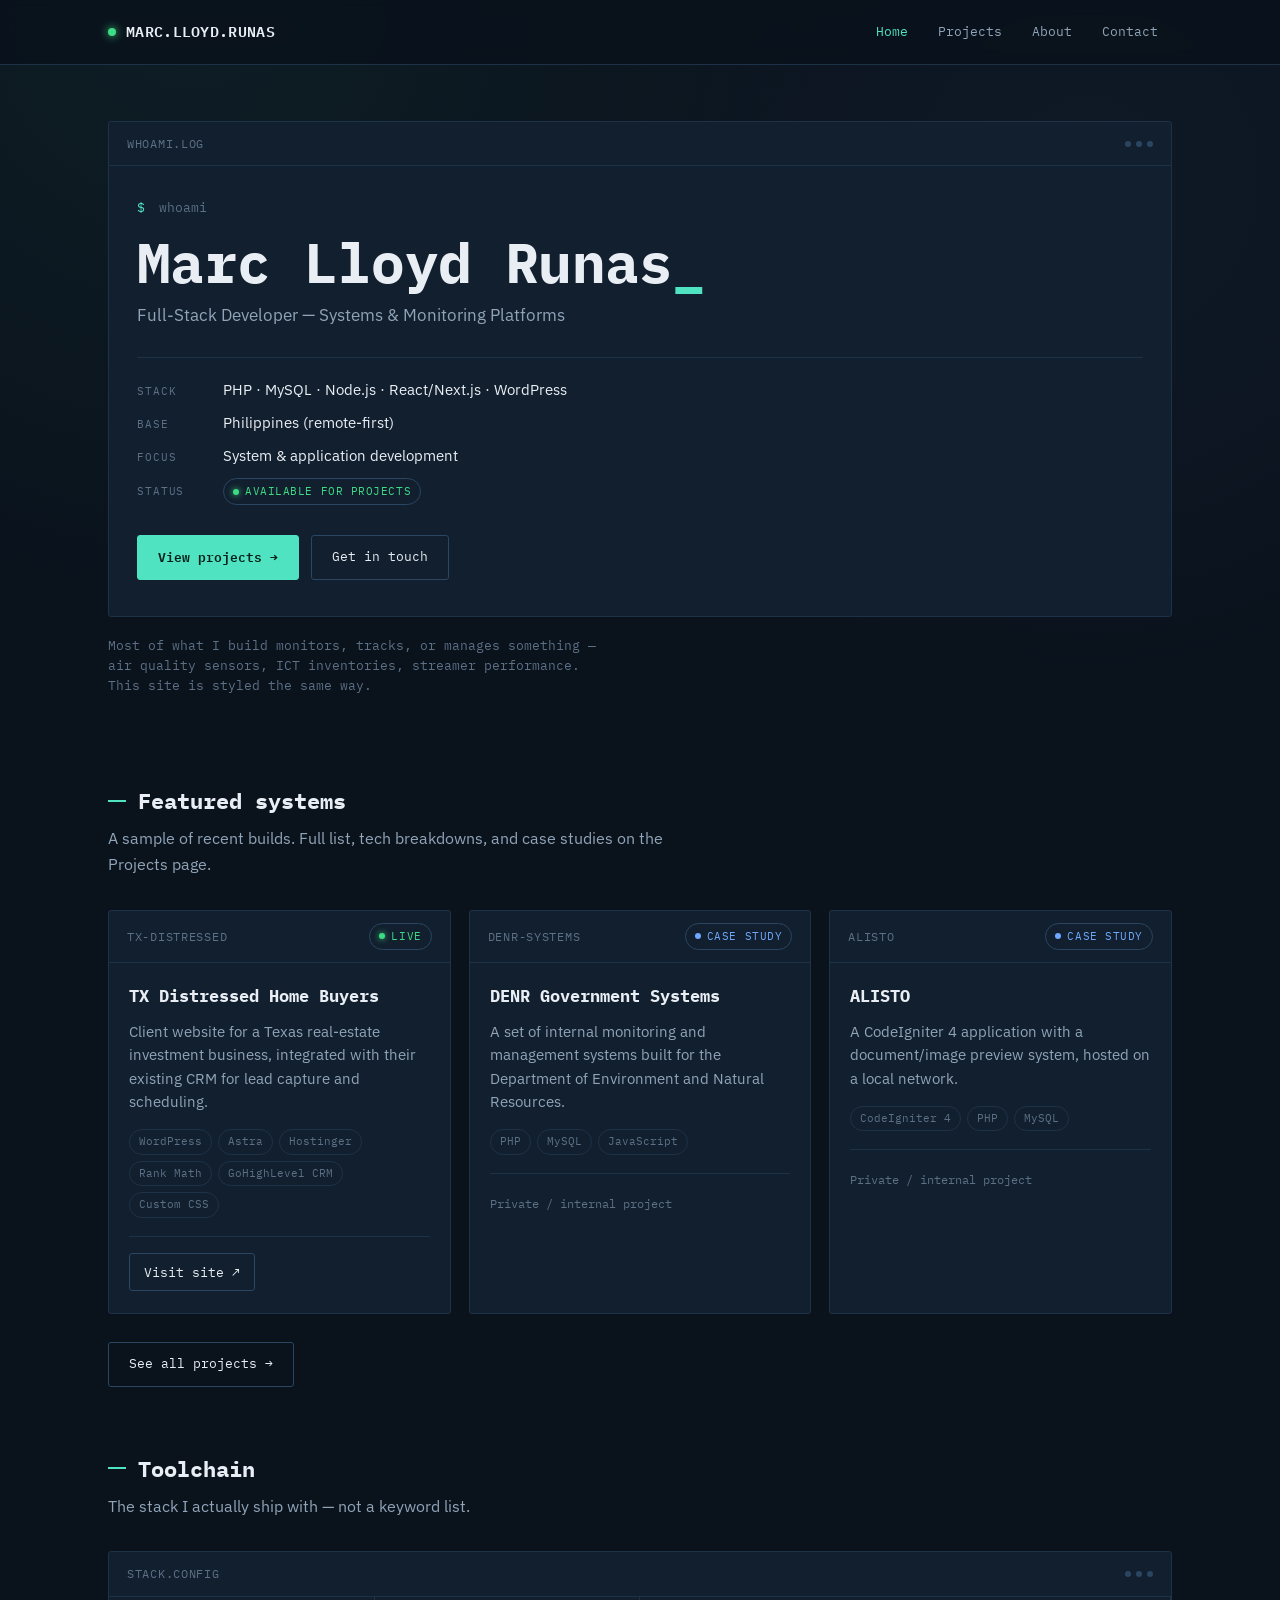
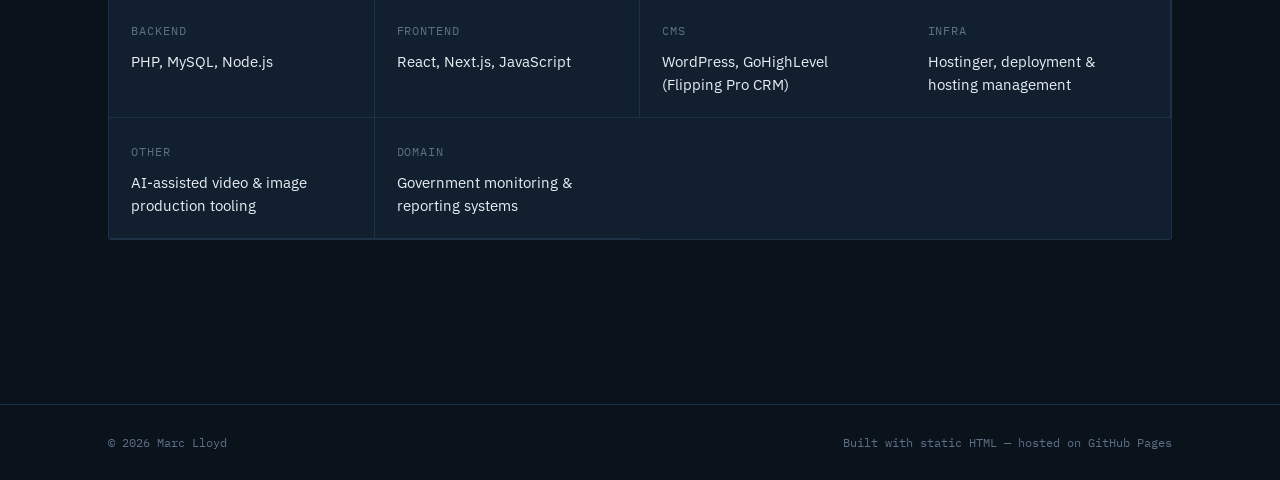
==== index.html @ 8b750866 "updated css" ====
<!doctype html>
<html lang="en">
<head>
<meta charset="UTF-8">
<meta name="viewport" content="width=device-width, initial-scale=1.0">
<title>Marc Lloyd — Full-Stack Systems Developer</title>
<meta name="description" content="Marc Lloyd builds monitoring, CRM, and management systems with PHP, MySQL, Node.js, React, and WordPress.">
<link rel="preconnect" href="https://fonts.googleapis.com">
<link href="https://fonts.googleapis.com/css2?family=IBM+Plex+Mono:wght@400;500;600;700&family=IBM+Plex+Sans:wght@400;500;600;700&display=swap" rel="stylesheet">
<link rel="stylesheet" href="assets/css/style.css">
<link rel="stylesheet" href="assets/css/home.css">
<link rel="stylesheet" href="assets/css/projects.css">
</head>
<body>

<header class="topbar">
  <div class="wrap">
    <a href="index.html" class="brand"><span class="dot"></span>MARC.LLOYD.RUNAS</a>
    <nav class="navlinks" id="navlinks">
      <a href="index.html" class="active">Home</a>
      <a href="projects.html">Projects</a>
      <a href="about.html">About</a>
      <a href="contact.html">Contact</a>
    </nav>
    <button class="navtoggle" id="navtoggle" aria-expanded="false" aria-controls="navlinks">MENU</button>
  </div>
</header>

<main>

  <!-- ===================== HERO — boot / status readout ===================== -->
  <section class="hero">
    <div class="wrap">
      <div class="panel bootpanel">
        <div class="panel-head">
          <span>whoami.log</span>
          <div class="dots"><span></span><span></span><span></span></div>
        </div>
        <div class="boot-body">
          <p class="boot-line"><span class="prompt">$</span> whoami</p>
          <h1>Marc Lloyd Runas</h1>
          <p class="role">Full-Stack Developer — Systems &amp; Monitoring Platforms</p>

          <div class="readout">
            <div class="row"><span class="k">STACK</span><span class="v">PHP · MySQL · Node.js · React/Next.js · WordPress</span></div>
            <div class="row"><span class="k">BASE</span><span class="v">Philippines (remote-first)</span></div>
            <div class="row"><span class="k">FOCUS</span><span class="v">System &amp; application development</span></div>
            <div class="row"><span class="k">STATUS</span><span class="v"><span class="status live">Available for projects</span></span></div>
          </div>

          <div class="hero-actions">
            <a href="projects.html" class="btn primary">View projects →</a>
            <a href="contact.html" class="btn">Get in touch</a>
          </div>
        </div>
      </div>

      <p class="hero-note">Most of what I build monitors, tracks, or manages something — air quality sensors, ICT inventories, streamer performance. This site is styled the same way.</p>
    </div>
  </section>

  <!-- ===================== FEATURED PROJECTS ===================== -->
  <section class="section">
    <div class="wrap">
      <div class="section-head">
        <h2>Featured systems</h2>
        <p>A sample of recent builds. Full list, tech breakdowns, and case studies on the Projects page.</p>
      </div>

      <div class="grid" id="featured-grid"></div>

      <div style="margin-top:28px;">
        <a href="projects.html" class="btn">See all projects →</a>
      </div>
    </div>
  </section>

  <!-- ===================== WHAT I WORK WITH ===================== -->
  <section class="section stack-section">
    <div class="wrap">
      <div class="section-head">
        <h2>Toolchain</h2>
        <p>The stack I actually ship with — not a keyword list.</p>
      </div>
      <div class="panel stackpanel">
        <div class="panel-head"><span>stack.config</span><div class="dots"><span></span><span></span><span></span></div></div>
        <div class="stack-grid">
          <div class="stack-group">
            <span class="tag">Backend</span>
            <p>PHP, MySQL, Node.js</p>
          </div>
          <div class="stack-group">
            <span class="tag">Frontend</span>
            <p>React, Next.js, JavaScript</p>
          </div>
          <div class="stack-group">
            <span class="tag">CMS</span>
            <p>WordPress, GoHighLevel (Flipping Pro CRM)</p>
          </div>
          <div class="stack-group">
            <span class="tag">Infra</span>
            <p>Hostinger, deployment &amp; hosting management</p>
          </div>
          <div class="stack-group">
            <span class="tag">Other</span>
            <p>AI-assisted video &amp; image production tooling</p>
          </div>
          <div class="stack-group">
            <span class="tag">Domain</span>
            <p>Government monitoring &amp; reporting systems</p>
          </div>
        </div>
      </div>
    </div>
  </section>

</main>

<footer>
  <div class="wrap">
    <span>© <span id="year"></span> Marc Lloyd</span>
    <span>Built with static HTML — hosted on GitHub Pages</span>
  </div>
</footer>

<script src="assets/js/projects-data.js"></script>
<script src="assets/js/main.js"></script>
</body>
</html>
---- assets/css/style.css ----
/* =========================================================
   MARC LLOYD — PORTFOLIO
   Design concept: full-stack developer whose real work is
   building monitoring/tracking systems (air & water quality,
   ICT equipment, streamer performance). The site borrows the
   visual language of an ops dashboard — status pills, log-style
   headers, panel modules — because that's the actual world
   this work comes from, not a decorative skin.
   ========================================================= */

:root{
  /* ---- color tokens ---- */
  --bg:            #0A121C;
  --bg-raised:     #0E1826;
  --panel:         #121F2E;
  --panel-hover:   #16283B;
  --border:        #1E3247;
  --border-bright: #2A4661;

  --text:          #E8EEF4;
  --text-muted:    #90A4B8;
  --text-faint:    #5C7086;

  --accent:        #4FE3C1;   /* cyan-teal — primary signal */
  --accent-dim:    #2A6B5E;
  --status-live:   #3DDC84;   /* green  */
  --status-dev:    #F5A623;   /* amber  */
  --status-case:   #6EA8FE;   /* blue   */
  --status-off:    #F2545B;   /* red    */

  /* ---- type ---- */
  --font-mono: 'IBM Plex Mono', ui-monospace, 'SF Mono', monospace;
  --font-sans: 'IBM Plex Sans', -apple-system, sans-serif;

  /* ---- layout ---- */
  --maxw: 1120px;
  --radius: 3px;
}

*{ box-sizing: border-box; margin: 0; padding: 0; }

html{ scroll-behavior: smooth; }

body{
  background: var(--bg);
  background-image:
    radial-gradient(circle at 15% 0%, rgba(79,227,193,0.06), transparent 45%),
    radial-gradient(circle at 85% 20%, rgba(110,168,254,0.05), transparent 40%);
  background-attachment: fixed;
  color: var(--text);
  font-family: var(--font-sans);
  font-size: 16px;
  line-height: 1.6;
  min-height: 100vh;
}

@media (prefers-reduced-motion: reduce){
  html{ scroll-behavior: auto; }
  *{ animation-duration: 0.01ms !important; transition-duration: 0.01ms !important; }
}

a{ color: inherit; text-decoration: none; }

.wrap{ max-width: var(--maxw); margin: 0 auto; padding: 0 28px; }

/* ---- monospace label / eyebrow ---- */
.tag{
  font-family: var(--font-mono);
  font-size: 12px;
  letter-spacing: 0.08em;
  text-transform: uppercase;
  color: var(--text-faint);
}

/* =========================================================
   NAV — system title bar
   ========================================================= */
.topbar{
  border-bottom: 1px solid var(--border);
  background: rgba(10,18,28,0.85);
  backdrop-filter: blur(8px);
  position: sticky;
  top: 0;
  z-index: 50;
}
.topbar .wrap{
  display: flex;
  align-items: center;
  justify-content: space-between;
  height: 64px;
}
.brand{
  font-family: var(--font-mono);
  font-size: 15px;
  font-weight: 600;
  letter-spacing: 0.02em;
  color: var(--text);
  display: flex;
  align-items: center;
  gap: 10px;
}
.brand .dot{
  width: 8px; height: 8px; border-radius: 50%;
  background: var(--status-live);
  box-shadow: 0 0 8px var(--status-live);
  flex-shrink: 0;
}
.navlinks{ display: flex; gap: 2px; }
.navlinks a{
  font-family: var(--font-mono);
  font-size: 13px;
  color: var(--text-muted);
  padding: 8px 14px;
  border-radius: var(--radius);
  transition: color 0.15s ease, background 0.15s ease;
}
.navlinks a:hover{ color: var(--text); background: var(--panel-hover); }
.navlinks a.active{ color: var(--accent); }
.navlinks a:focus-visible, a:focus-visible, button:focus-visible{
  outline: 2px solid var(--accent);
  outline-offset: 2px;
}
.navtoggle{ display: none; }

@media (max-width: 720px){
  .navlinks{
    position: fixed; inset: 64px 0 0 0; height: calc(100vh - 64px);
    flex-direction: column; background: var(--bg-raised);
    padding: 20px 28px; gap: 4px;
    transform: translateX(100%);
    transition: transform 0.25s ease;
  }
  .navlinks.open{ transform: translateX(0); }
  .navlinks a{ font-size: 15px; padding: 14px 10px; border-bottom: 1px solid var(--border); }
  .navtoggle{
    display: block; background: none; border: 1px solid var(--border);
    color: var(--text); font-family: var(--font-mono); font-size: 13px;
    padding: 8px 12px; border-radius: var(--radius); cursor: pointer;
  }
}

/* =========================================================
   PANEL — the recurring module unit (used everywhere)
   ========================================================= */
.panel{
  background: var(--panel);
  border: 1px solid var(--border);
  border-radius: var(--radius);
}
.panel-head{
  display: flex; align-items: center; justify-content: space-between;
  padding: 12px 18px;
  border-bottom: 1px solid var(--border);
  font-family: var(--font-mono);
  font-size: 12px;
  color: var(--text-faint);
  letter-spacing: 0.06em;
  text-transform: uppercase;
}
.panel-head .dots{ display: flex; gap: 5px; }
.panel-head .dots span{
  width: 6px; height: 6px; border-radius: 50%; background: var(--border-bright);
}

/* =========================================================
   STATUS PILL — signature element, reused for project state
   ========================================================= */
.status{
  display: inline-flex; align-items: center; gap: 6px;
  font-family: var(--font-mono);
  font-size: 11px;
  letter-spacing: 0.05em;
  text-transform: uppercase;
  padding: 4px 9px;
  border-radius: 20px;
  border: 1px solid var(--border-bright);
  white-space: nowrap;
}
.status::before{
  content: ''; width: 6px; height: 6px; border-radius: 50%;
  flex-shrink: 0;
}
.status.live{ color: var(--status-live); }
.status.live::before{ background: var(--status-live); box-shadow: 0 0 6px var(--status-live); }
.status.dev{ color: var(--status-dev); }
.status.dev::before{ background: var(--status-dev); box-shadow: 0 0 6px var(--status-dev); animation: pulse 1.6s infinite; }
.status.case{ color: var(--status-case); }
.status.case::before{ background: var(--status-case); }
.status.off{ color: var(--status-off); }
.status.off::before{ background: var(--status-off); }

@keyframes pulse{
  0%,100%{ opacity: 1; } 50%{ opacity: 0.35; }
}

/* =========================================================
   BUTTONS
   ========================================================= */
.btn{
  display: inline-flex; align-items: center; gap: 8px;
  font-family: var(--font-mono);
  font-size: 13px;
  padding: 11px 20px;
  border-radius: var(--radius);
  border: 1px solid var(--border-bright);
  color: var(--text);
  transition: border-color 0.15s ease, background 0.15s ease, transform 0.1s ease;
}
.btn:hover{ border-color: var(--accent); background: rgba(79,227,193,0.06); }
.btn.primary{ background: var(--accent); border-color: var(--accent); color: #06201A; font-weight: 600; }
.btn.primary:hover{ background: #6BEBD1; transform: translateY(-1px); }

/* =========================================================
   FOOTER
   ========================================================= */
footer{
  border-top: 1px solid var(--border);
  margin-top: 100px;
  padding: 28px 0;
}
footer .wrap{
  display: flex; justify-content: space-between; align-items: center;
  font-family: var(--font-mono); font-size: 12px; color: var(--text-faint);
  flex-wrap: wrap; gap: 10px;
}
footer a{ color: var(--text-muted); }
footer a:hover{ color: var(--accent); }

/* =========================================================
   UTILITY
   ========================================================= */
.section{ padding: 64px 0; }
.section-head{ margin-bottom: 32px; }
.section-head h2{
  font-family: var(--font-mono);
  font-size: 22px;
  color: var(--text);
  display: flex; align-items: center; gap: 12px;
}
.section-head h2::before{
  content: ''; width: 18px; height: 2px; background: var(--accent);
}
.section-head p{ color: var(--text-muted); margin-top: 8px; max-width: 60ch; }
---- assets/css/home.css ----
.hero{ padding: 56px 0 24px; }

.bootpanel{ overflow: hidden; }
.boot-body{ padding: 32px 28px 36px; }

.boot-line{
  font-family: var(--font-mono);
  font-size: 13px;
  color: var(--text-faint);
  margin-bottom: 14px;
}
.boot-line .prompt{ color: var(--accent); margin-right: 6px; }

.bootpanel h1{
  font-family: var(--font-mono);
  font-size: clamp(36px, 6vw, 56px);
  font-weight: 700;
  letter-spacing: -0.01em;
  color: var(--text);
  line-height: 1.05;
}
.bootpanel h1::after{
  content: '_';
  color: var(--accent);
  animation: blink 1.1s steps(1) infinite;
}
@keyframes blink{ 0%,49%{ opacity:1; } 50%,100%{ opacity:0; } }

.role{
  font-size: 17px;
  color: var(--text-muted);
  margin-top: 10px;
}

.readout{
  margin-top: 28px;
  border-top: 1px solid var(--border);
  padding-top: 20px;
  display: flex;
  flex-direction: column;
  gap: 10px;
}
.readout .row{ display: flex; gap: 16px; align-items: baseline; flex-wrap: wrap; }
.readout .k{
  font-family: var(--font-mono);
  font-size: 11px;
  color: var(--text-faint);
  letter-spacing: 0.08em;
  width: 70px;
  flex-shrink: 0;
}
.readout .v{ font-size: 14.5px; color: var(--text); }

.hero-actions{ display: flex; gap: 12px; margin-top: 30px; flex-wrap: wrap; }

.hero-note{
  font-family: var(--font-mono);
  font-size: 12.5px;
  color: var(--text-faint);
  margin-top: 18px;
  max-width: 62ch;
}

/* ---- featured project grid (shared card styles in projects.css) ---- */
.grid{
  display: grid;
  grid-template-columns: repeat(auto-fit, minmax(300px, 1fr));
  gap: 18px;
}

/* ---- stack section ---- */
.stack-section{ padding-top: 0; }
.stack-grid{
  display: grid;
  grid-template-columns: repeat(auto-fit, minmax(220px, 1fr));
}
.stack-group{
  padding: 20px 22px;
  border-right: 1px solid var(--border);
  border-bottom: 1px solid var(--border);
}
.stack-group:nth-child(3n){ border-right: none; }
.stack-group p{ margin-top: 8px; font-size: 14.5px; color: var(--text); }

@media (max-width: 720px){
  .stack-group{ border-right: none; }
}
---- assets/css/projects.css ----
.card{ display: flex; flex-direction: column; transition: border-color 0.15s ease, transform 0.15s ease; }
.card:hover{ border-color: var(--border-bright); }

.card-body{ padding: 20px 20px 22px; flex: 1; display: flex; flex-direction: column; }

.card h3{
  font-family: var(--font-mono);
  font-size: 17px;
  color: var(--text);
  margin-bottom: 10px;
}

.card-summary{ font-size: 14.5px; color: var(--text-muted); }

.card-detail{
  font-size: 14px;
  color: var(--text-muted);
  margin-top: 12px;
  padding-top: 12px;
  border-top: 1px solid var(--border);
  line-height: 1.65;
}

.stacktags{ display: flex; flex-wrap: wrap; gap: 6px; margin-top: 16px; }
.stacktag{
  font-family: var(--font-mono);
  font-size: 11px;
  color: var(--text-faint);
  border: 1px solid var(--border);
  border-radius: 20px;
  padding: 3px 9px;
}

.card-footer{ margin-top: 18px; padding-top: 16px; border-top: 1px solid var(--border); }
.card-link{ font-size: 12.5px; padding: 8px 14px; }
.card-link-disabled{
  font-family: var(--font-mono);
  font-size: 12px;
  color: var(--text-faint);
}

/* projects page intro */
.projects-intro{ padding: 56px 0 8px; }
.projects-intro .tag{ margin-bottom: 12px; display: block; }
.projects-intro h1{
  font-family: var(--font-mono);
  font-size: clamp(28px, 4vw, 38px);
  color: var(--text);
}
.projects-intro p{ color: var(--text-muted); margin-top: 12px; max-width: 66ch; }

.legend{
  display: flex; flex-wrap: wrap; gap: 10px 18px;
  margin-top: 24px; padding: 16px 18px;
  border: 1px solid var(--border);
  border-radius: var(--radius);
  background: var(--bg-raised);
}
.legend .status{ pointer-events: none; }

#projects-grid{
  display: grid;
  grid-template-columns: repeat(auto-fit, minmax(320px, 1fr));
  gap: 18px;
  padding: 40px 0 80px;
}
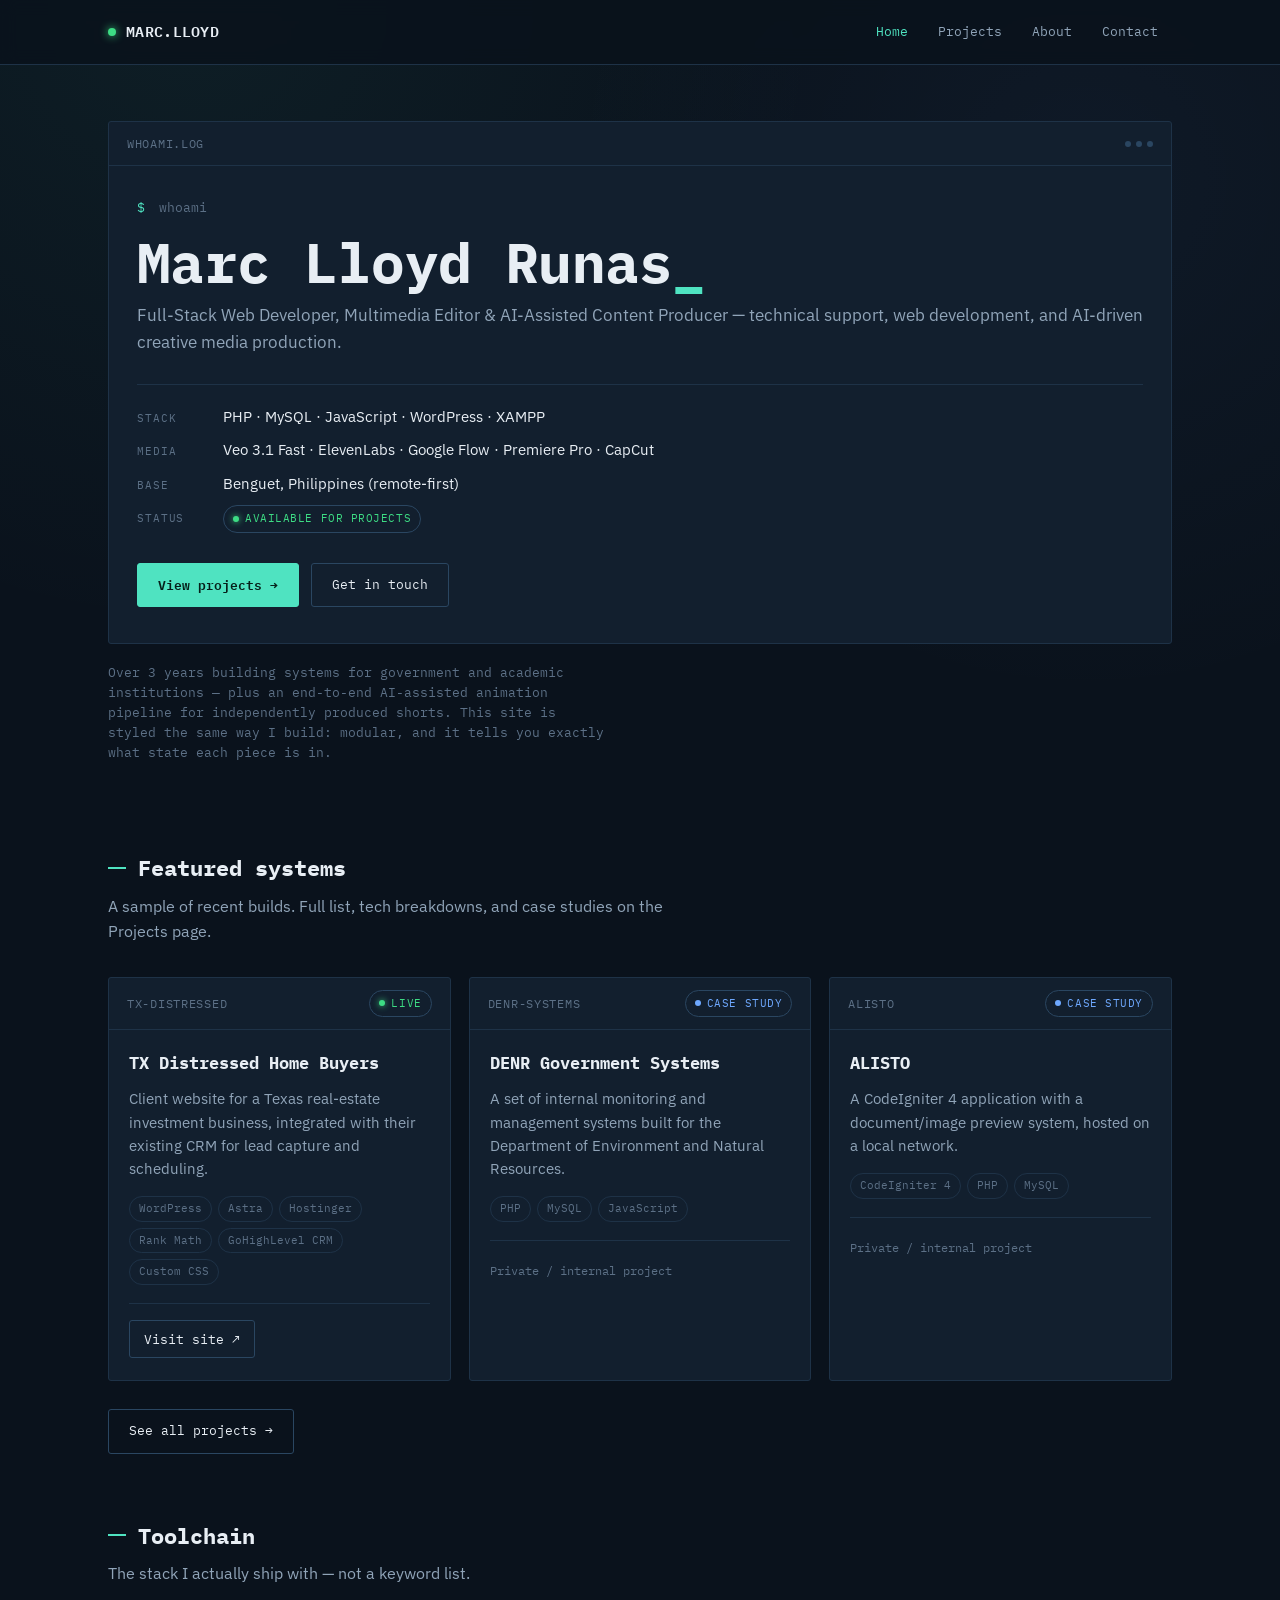
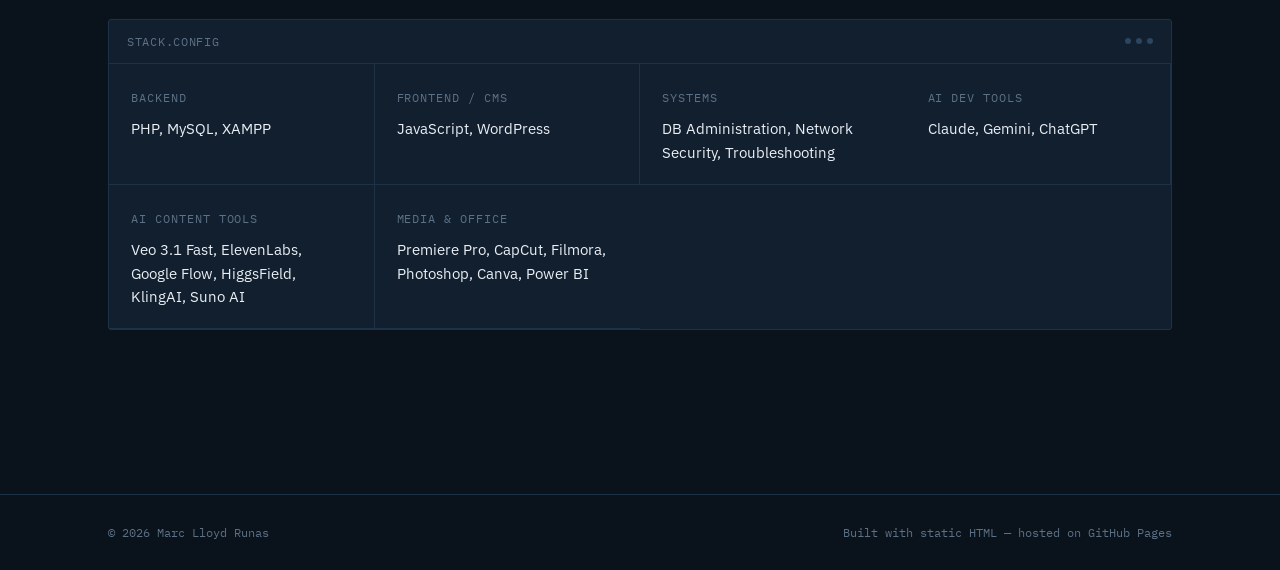
==== commit 599b7743: "Revise title, meta description, and role details Updated title and meta description for better clari" ====
--- a/index.html
+++ b/index.html
@@ -3,8 +3,8 @@
 <head>
 <meta charset="UTF-8">
 <meta name="viewport" content="width=device-width, initial-scale=1.0">
-<title>Marc Lloyd — Full-Stack Systems Developer</title>
-<meta name="description" content="Marc Lloyd builds monitoring, CRM, and management systems with PHP, MySQL, Node.js, React, and WordPress.">
+<title>Marc Lloyd Runas — Full-Stack Developer & AI-Assisted Content Producer</title>
+<meta name="description" content="Marc Lloyd Runas — full-stack web developer, multimedia editor, and AI-assisted content producer. Systems, WordPress/CRM builds, and AI-generated animated shorts.">
 <link rel="preconnect" href="https://fonts.googleapis.com">
 <link href="https://fonts.googleapis.com/css2?family=IBM+Plex+Mono:wght@400;500;600;700&family=IBM+Plex+Sans:wght@400;500;600;700&display=swap" rel="stylesheet">
 <link rel="stylesheet" href="assets/css/style.css">
@@ -15,7 +15,7 @@
 
 <header class="topbar">
   <div class="wrap">
-    <a href="index.html" class="brand"><span class="dot"></span>MARC.LLOYD.RUNAS</a>
+    <a href="index.html" class="brand"><span class="dot"></span>MARC.LLOYD</a>
     <nav class="navlinks" id="navlinks">
       <a href="index.html" class="active">Home</a>
       <a href="projects.html">Projects</a>
@@ -28,7 +28,6 @@
 
 <main>
 
-  <!-- ===================== HERO — boot / status readout ===================== -->
   <section class="hero">
     <div class="wrap">
       <div class="panel bootpanel">
@@ -39,12 +38,12 @@
         <div class="boot-body">
           <p class="boot-line"><span class="prompt">$</span> whoami</p>
           <h1>Marc Lloyd Runas</h1>
-          <p class="role">Full-Stack Developer — Systems &amp; Monitoring Platforms</p>
+          <p class="role">Full-Stack Web Developer, Multimedia Editor &amp; AI-Assisted Content Producer — technical support, web development, and AI-driven creative media production.</p>
 
           <div class="readout">
-            <div class="row"><span class="k">STACK</span><span class="v">PHP · MySQL · Node.js · React/Next.js · WordPress</span></div>
-            <div class="row"><span class="k">BASE</span><span class="v">Philippines (remote-first)</span></div>
-            <div class="row"><span class="k">FOCUS</span><span class="v">System &amp; application development</span></div>
+            <div class="row"><span class="k">STACK</span><span class="v">PHP · MySQL · JavaScript · WordPress · XAMPP</span></div>
+            <div class="row"><span class="k">MEDIA</span><span class="v">Veo 3.1 Fast · ElevenLabs · Google Flow · Premiere Pro · CapCut</span></div>
+            <div class="row"><span class="k">BASE</span><span class="v">Benguet, Philippines (remote-first)</span></div>
             <div class="row"><span class="k">STATUS</span><span class="v"><span class="status live">Available for projects</span></span></div>
           </div>
 
@@ -55,27 +54,23 @@
         </div>
       </div>
 
-      <p class="hero-note">Most of what I build monitors, tracks, or manages something — air quality sensors, ICT inventories, streamer performance. This site is styled the same way.</p>
+      <p class="hero-note">Over 3 years building systems for government and academic institutions — plus an end-to-end AI-assisted animation pipeline for independently produced shorts. This site is styled the same way I build: modular, and it tells you exactly what state each piece is in.</p>
     </div>
   </section>
 
-  <!-- ===================== FEATURED PROJECTS ===================== -->
   <section class="section">
     <div class="wrap">
       <div class="section-head">
         <h2>Featured systems</h2>
         <p>A sample of recent builds. Full list, tech breakdowns, and case studies on the Projects page.</p>
       </div>
-
       <div class="grid" id="featured-grid"></div>
-
       <div style="margin-top:28px;">
         <a href="projects.html" class="btn">See all projects →</a>
       </div>
     </div>
   </section>
 
-  <!-- ===================== WHAT I WORK WITH ===================== -->
   <section class="section stack-section">
     <div class="wrap">
       <div class="section-head">
@@ -85,30 +80,12 @@
       <div class="panel stackpanel">
         <div class="panel-head"><span>stack.config</span><div class="dots"><span></span><span></span><span></span></div></div>
         <div class="stack-grid">
-          <div class="stack-group">
-            <span class="tag">Backend</span>
-            <p>PHP, MySQL, Node.js</p>
-          </div>
-          <div class="stack-group">
-            <span class="tag">Frontend</span>
-            <p>React, Next.js, JavaScript</p>
-          </div>
-          <div class="stack-group">
-            <span class="tag">CMS</span>
-            <p>WordPress, GoHighLevel (Flipping Pro CRM)</p>
-          </div>
-          <div class="stack-group">
-            <span class="tag">Infra</span>
-            <p>Hostinger, deployment &amp; hosting management</p>
-          </div>
-          <div class="stack-group">
-            <span class="tag">Other</span>
-            <p>AI-assisted video &amp; image production tooling</p>
-          </div>
-          <div class="stack-group">
-            <span class="tag">Domain</span>
-            <p>Government monitoring &amp; reporting systems</p>
-          </div>
+          <div class="stack-group"><span class="tag">Backend</span><p>PHP, MySQL, XAMPP</p></div>
+          <div class="stack-group"><span class="tag">Frontend / CMS</span><p>JavaScript, WordPress</p></div>
+          <div class="stack-group"><span class="tag">Systems</span><p>DB Administration, Network Security, Troubleshooting</p></div>
+          <div class="stack-group"><span class="tag">AI Dev Tools</span><p>Claude, Gemini, ChatGPT</p></div>
+          <div class="stack-group"><span class="tag">AI Content Tools</span><p>Veo 3.1 Fast, ElevenLabs, Google Flow, HiggsField, KlingAI, Suno AI</p></div>
+          <div class="stack-group"><span class="tag">Media &amp; Office</span><p>Premiere Pro, CapCut, Filmora, Photoshop, Canva, Power BI</p></div>
         </div>
       </div>
     </div>
@@ -118,7 +95,7 @@
 
 <footer>
   <div class="wrap">
-    <span>© <span id="year"></span> Marc Lloyd</span>
+    <span>© <span id="year"></span> Marc Lloyd Runas</span>
     <span>Built with static HTML — hosted on GitHub Pages</span>
   </div>
 </footer>
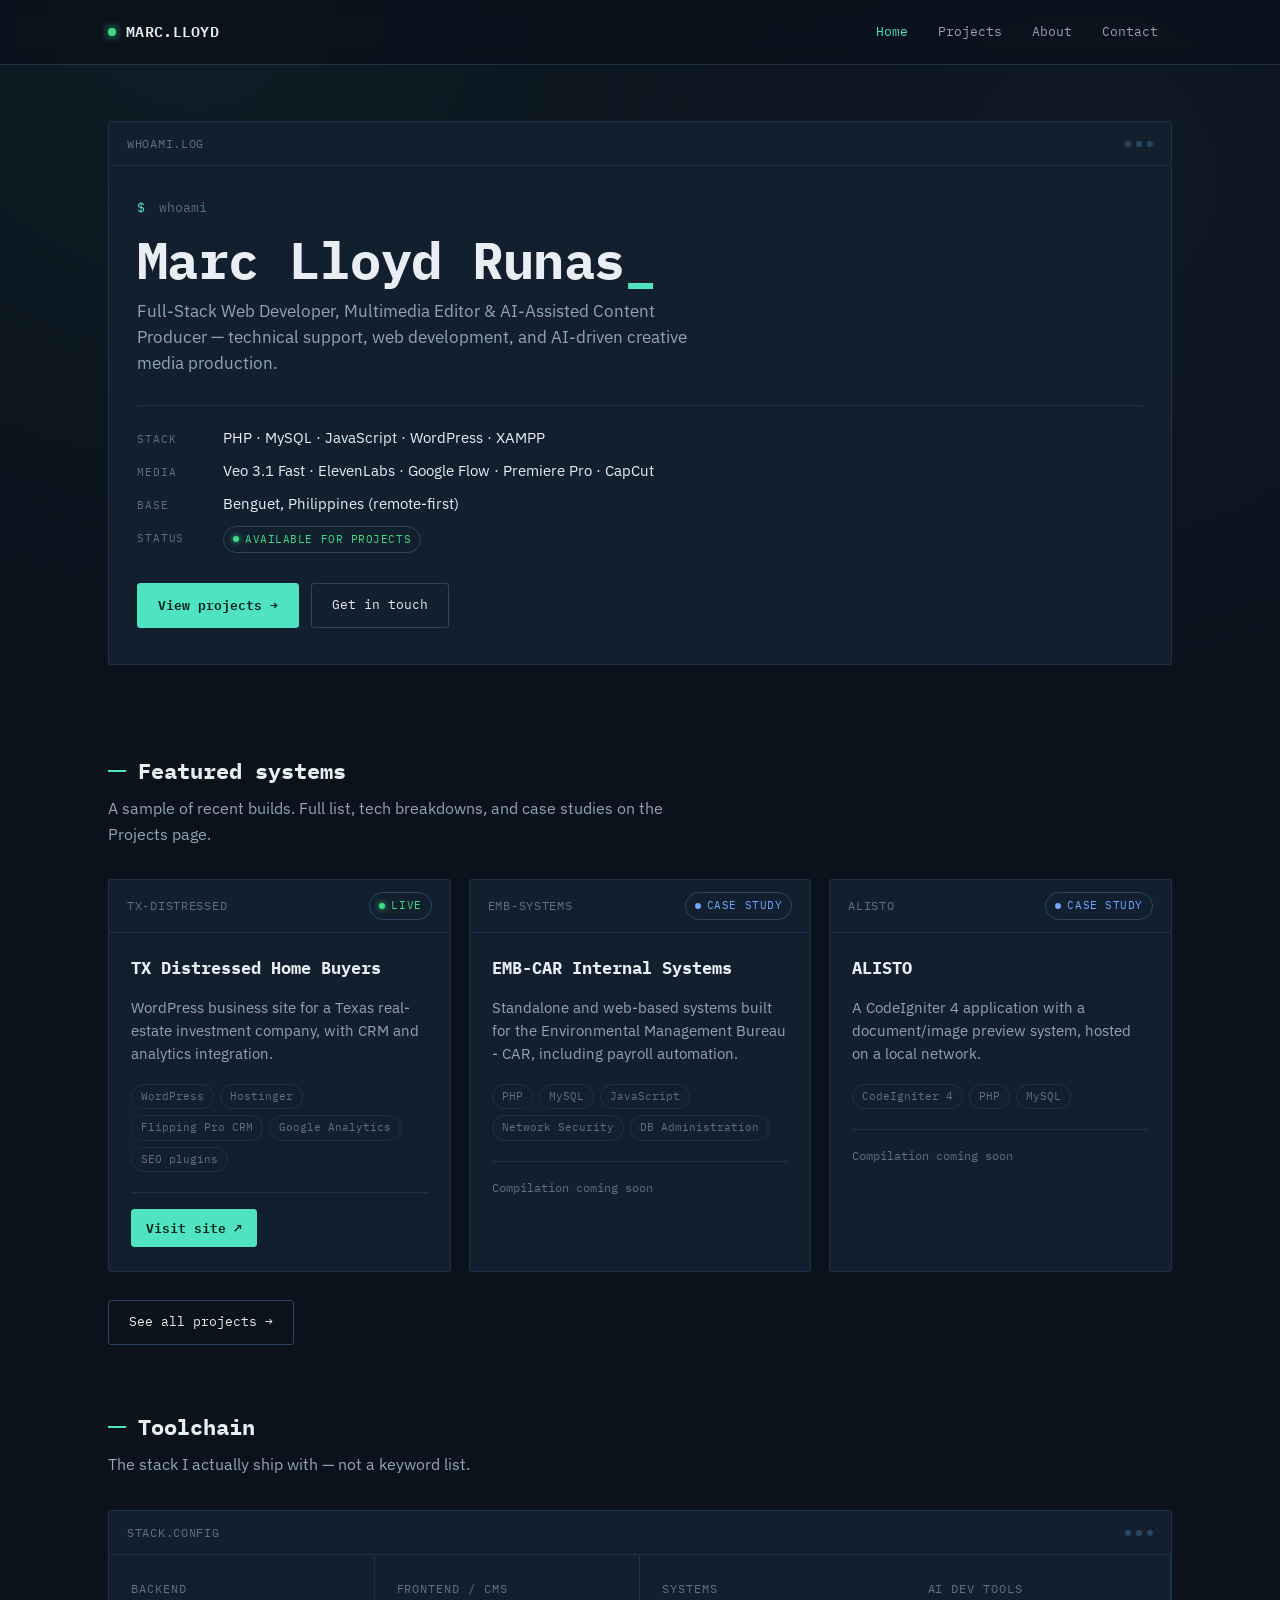
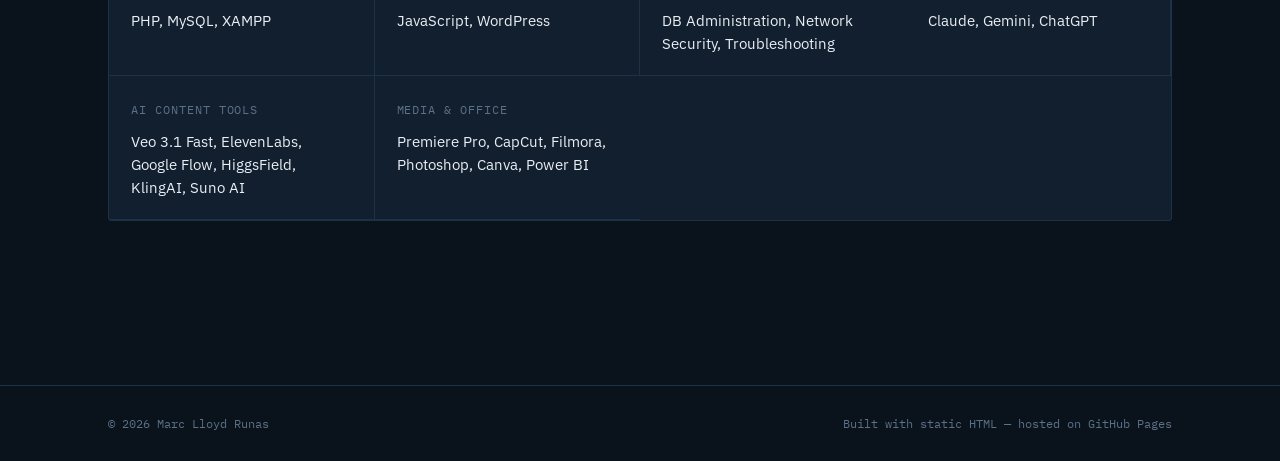
==== commit 557d4233: "Remove experience description from index.html Removed a paragraph describing experience and project " ====
--- a/index.html
+++ b/index.html
@@ -53,8 +53,6 @@
           </div>
         </div>
       </div>
-
-      <p class="hero-note">Over 3 years building systems for government and academic institutions — plus an end-to-end AI-assisted animation pipeline for independently produced shorts. This site is styled the same way I build: modular, and it tells you exactly what state each piece is in.</p>
     </div>
   </section>
 
--- a/assets/css/style.css
+++ b/assets/css/style.css
@@ -1,15 +1,14 @@
 /* =========================================================
-   MARC LLOYD — PORTFOLIO
+   MARC LLOYD RUNAS — PORTFOLIO
    Design concept: full-stack developer whose real work is
-   building monitoring/tracking systems (air & water quality,
-   ICT equipment, streamer performance). The site borrows the
-   visual language of an ops dashboard — status pills, log-style
-   headers, panel modules — because that's the actual world
-   this work comes from, not a decorative skin.
+   building monitoring/tracking systems (payroll automation,
+   network security, DB administration) plus AI-assisted
+   multimedia production. The site borrows the visual language
+   of an ops dashboard — status pills, log-style headers, panel
+   modules — because that's the actual world this work comes from.
    ========================================================= */
 
 :root{
-  /* ---- color tokens ---- */
   --bg:            #0A121C;
   --bg-raised:     #0E1826;
   --panel:         #121F2E;
@@ -21,24 +20,21 @@
   --text-muted:    #90A4B8;
   --text-faint:    #5C7086;
 
-  --accent:        #4FE3C1;   /* cyan-teal — primary signal */
+  --accent:        #4FE3C1;
   --accent-dim:    #2A6B5E;
-  --status-live:   #3DDC84;   /* green  */
-  --status-dev:    #F5A623;   /* amber  */
-  --status-case:   #6EA8FE;   /* blue   */
-  --status-off:    #F2545B;   /* red    */
+  --status-live:   #3DDC84;
+  --status-dev:    #F5A623;
+  --status-case:   #6EA8FE;
+  --status-off:    #F2545B;
 
-  /* ---- type ---- */
   --font-mono: 'IBM Plex Mono', ui-monospace, 'SF Mono', monospace;
   --font-sans: 'IBM Plex Sans', -apple-system, sans-serif;
 
-  /* ---- layout ---- */
   --maxw: 1120px;
   --radius: 3px;
 }
 
 *{ box-sizing: border-box; margin: 0; padding: 0; }
-
 html{ scroll-behavior: smooth; }
 
 body{
@@ -60,10 +56,8 @@
 }
 
 a{ color: inherit; text-decoration: none; }
-
 .wrap{ max-width: var(--maxw); margin: 0 auto; padding: 0 28px; }
 
-/* ---- monospace label / eyebrow ---- */
 .tag{
   font-family: var(--font-mono);
   font-size: 12px;
@@ -72,9 +66,7 @@
   color: var(--text-faint);
 }
 
-/* =========================================================
-   NAV — system title bar
-   ========================================================= */
+/* ---- nav ---- */
 .topbar{
   border-bottom: 1px solid var(--border);
   background: rgba(10,18,28,0.85);
@@ -83,12 +75,7 @@
   top: 0;
   z-index: 50;
 }
-.topbar .wrap{
-  display: flex;
-  align-items: center;
-  justify-content: space-between;
-  height: 64px;
-}
+.topbar .wrap{ display: flex; align-items: center; justify-content: space-between; height: 64px; }
 .brand{
   font-family: var(--font-mono);
   font-size: 15px;
@@ -116,10 +103,7 @@
 }
 .navlinks a:hover{ color: var(--text); background: var(--panel-hover); }
 .navlinks a.active{ color: var(--accent); }
-.navlinks a:focus-visible, a:focus-visible, button:focus-visible{
-  outline: 2px solid var(--accent);
-  outline-offset: 2px;
-}
+a:focus-visible, button:focus-visible{ outline: 2px solid var(--accent); outline-offset: 2px; }
 .navtoggle{ display: none; }
 
 @media (max-width: 720px){
@@ -139,14 +123,8 @@
   }
 }
 
-/* =========================================================
-   PANEL — the recurring module unit (used everywhere)
-   ========================================================= */
-.panel{
-  background: var(--panel);
-  border: 1px solid var(--border);
-  border-radius: var(--radius);
-}
+/* ---- panel module ---- */
+.panel{ background: var(--panel); border: 1px solid var(--border); border-radius: var(--radius); }
 .panel-head{
   display: flex; align-items: center; justify-content: space-between;
   padding: 12px 18px;
@@ -158,13 +136,9 @@
   text-transform: uppercase;
 }
 .panel-head .dots{ display: flex; gap: 5px; }
-.panel-head .dots span{
-  width: 6px; height: 6px; border-radius: 50%; background: var(--border-bright);
-}
+.panel-head .dots span{ width: 6px; height: 6px; border-radius: 50%; background: var(--border-bright); }
 
-/* =========================================================
-   STATUS PILL — signature element, reused for project state
-   ========================================================= */
+/* ---- status pill ---- */
 .status{
   display: inline-flex; align-items: center; gap: 6px;
   font-family: var(--font-mono);
@@ -176,10 +150,7 @@
   border: 1px solid var(--border-bright);
   white-space: nowrap;
 }
-.status::before{
-  content: ''; width: 6px; height: 6px; border-radius: 50%;
-  flex-shrink: 0;
-}
+.status::before{ content: ''; width: 6px; height: 6px; border-radius: 50%; flex-shrink: 0; }
 .status.live{ color: var(--status-live); }
 .status.live::before{ background: var(--status-live); box-shadow: 0 0 6px var(--status-live); }
 .status.dev{ color: var(--status-dev); }
@@ -188,14 +159,9 @@
 .status.case::before{ background: var(--status-case); }
 .status.off{ color: var(--status-off); }
 .status.off::before{ background: var(--status-off); }
+@keyframes pulse{ 0%,100%{ opacity: 1; } 50%{ opacity: 0.35; } }
 
-@keyframes pulse{
-  0%,100%{ opacity: 1; } 50%{ opacity: 0.35; }
-}
-
-/* =========================================================
-   BUTTONS
-   ========================================================= */
+/* ---- buttons ---- */
 .btn{
   display: inline-flex; align-items: center; gap: 8px;
   font-family: var(--font-mono);
@@ -209,15 +175,9 @@
 .btn:hover{ border-color: var(--accent); background: rgba(79,227,193,0.06); }
 .btn.primary{ background: var(--accent); border-color: var(--accent); color: #06201A; font-weight: 600; }
 .btn.primary:hover{ background: #6BEBD1; transform: translateY(-1px); }
+.btn.ghost{ border-style: dashed; color: var(--text-muted); }
 
-/* =========================================================
-   FOOTER
-   ========================================================= */
-footer{
-  border-top: 1px solid var(--border);
-  margin-top: 100px;
-  padding: 28px 0;
-}
+footer{ border-top: 1px solid var(--border); margin-top: 100px; padding: 28px 0; }
 footer .wrap{
   display: flex; justify-content: space-between; align-items: center;
   font-family: var(--font-mono); font-size: 12px; color: var(--text-faint);
@@ -226,18 +186,11 @@
 footer a{ color: var(--text-muted); }
 footer a:hover{ color: var(--accent); }
 
-/* =========================================================
-   UTILITY
-   ========================================================= */
 .section{ padding: 64px 0; }
 .section-head{ margin-bottom: 32px; }
 .section-head h2{
-  font-family: var(--font-mono);
-  font-size: 22px;
-  color: var(--text);
+  font-family: var(--font-mono); font-size: 22px; color: var(--text);
   display: flex; align-items: center; gap: 12px;
 }
-.section-head h2::before{
-  content: ''; width: 18px; height: 2px; background: var(--accent);
-}
+.section-head h2::before{ content: ''; width: 18px; height: 2px; background: var(--accent); }
 .section-head p{ color: var(--text-muted); margin-top: 8px; max-width: 60ch; }
--- a/assets/css/home.css
+++ b/assets/css/home.css
@@ -1,87 +1,36 @@
 .hero{ padding: 56px 0 24px; }
-
 .bootpanel{ overflow: hidden; }
 .boot-body{ padding: 32px 28px 36px; }
 
-.boot-line{
-  font-family: var(--font-mono);
-  font-size: 13px;
-  color: var(--text-faint);
-  margin-bottom: 14px;
-}
+.boot-line{ font-family: var(--font-mono); font-size: 13px; color: var(--text-faint); margin-bottom: 14px; }
 .boot-line .prompt{ color: var(--accent); margin-right: 6px; }
 
 .bootpanel h1{
   font-family: var(--font-mono);
-  font-size: clamp(36px, 6vw, 56px);
+  font-size: clamp(32px, 5.5vw, 52px);
   font-weight: 700;
   letter-spacing: -0.01em;
   color: var(--text);
   line-height: 1.05;
 }
-.bootpanel h1::after{
-  content: '_';
-  color: var(--accent);
-  animation: blink 1.1s steps(1) infinite;
-}
+.bootpanel h1::after{ content: '_'; color: var(--accent); animation: blink 1.1s steps(1) infinite; }
 @keyframes blink{ 0%,49%{ opacity:1; } 50%,100%{ opacity:0; } }
 
-.role{
-  font-size: 17px;
-  color: var(--text-muted);
-  margin-top: 10px;
-}
+.role{ font-size: 16.5px; color: var(--text-muted); margin-top: 10px; max-width: 56ch; }
 
-.readout{
-  margin-top: 28px;
-  border-top: 1px solid var(--border);
-  padding-top: 20px;
-  display: flex;
-  flex-direction: column;
-  gap: 10px;
-}
+.readout{ margin-top: 28px; border-top: 1px solid var(--border); padding-top: 20px; display: flex; flex-direction: column; gap: 10px; }
 .readout .row{ display: flex; gap: 16px; align-items: baseline; flex-wrap: wrap; }
-.readout .k{
-  font-family: var(--font-mono);
-  font-size: 11px;
-  color: var(--text-faint);
-  letter-spacing: 0.08em;
-  width: 70px;
-  flex-shrink: 0;
-}
+.readout .k{ font-family: var(--font-mono); font-size: 11px; color: var(--text-faint); letter-spacing: 0.08em; width: 70px; flex-shrink: 0; }
 .readout .v{ font-size: 14.5px; color: var(--text); }
 
 .hero-actions{ display: flex; gap: 12px; margin-top: 30px; flex-wrap: wrap; }
+.hero-note{ font-family: var(--font-mono); font-size: 12.5px; color: var(--text-faint); margin-top: 18px; max-width: 62ch; }
 
-.hero-note{
-  font-family: var(--font-mono);
-  font-size: 12.5px;
-  color: var(--text-faint);
-  margin-top: 18px;
-  max-width: 62ch;
-}
+.grid{ display: grid; grid-template-columns: repeat(auto-fit, minmax(300px, 1fr)); gap: 18px; }
 
-/* ---- featured project grid (shared card styles in projects.css) ---- */
-.grid{
-  display: grid;
-  grid-template-columns: repeat(auto-fit, minmax(300px, 1fr));
-  gap: 18px;
-}
-
-/* ---- stack section ---- */
 .stack-section{ padding-top: 0; }
-.stack-grid{
-  display: grid;
-  grid-template-columns: repeat(auto-fit, minmax(220px, 1fr));
-}
-.stack-group{
-  padding: 20px 22px;
-  border-right: 1px solid var(--border);
-  border-bottom: 1px solid var(--border);
-}
+.stack-grid{ display: grid; grid-template-columns: repeat(auto-fit, minmax(220px, 1fr)); }
+.stack-group{ padding: 20px 22px; border-right: 1px solid var(--border); border-bottom: 1px solid var(--border); }
 .stack-group:nth-child(3n){ border-right: none; }
 .stack-group p{ margin-top: 8px; font-size: 14.5px; color: var(--text); }
-
-@media (max-width: 720px){
-  .stack-group{ border-right: none; }
-}
+@media (max-width: 720px){ .stack-group{ border-right: none; } }
--- a/assets/css/projects.css
+++ b/assets/css/projects.css
@@ -1,59 +1,42 @@
-.card{ display: flex; flex-direction: column; transition: border-color 0.15s ease, transform 0.15s ease; }
+.card{ display: flex; flex-direction: column; transition: border-color 0.15s ease; }
 .card:hover{ border-color: var(--border-bright); }
 
-.card-body{ padding: 20px 20px 22px; flex: 1; display: flex; flex-direction: column; }
+.card-body{ padding: 22px 22px 24px; flex: 1; display: flex; flex-direction: column; }
 
-.card h3{
-  font-family: var(--font-mono);
-  font-size: 17px;
-  color: var(--text);
-  margin-bottom: 10px;
+.card h3{ font-family: var(--font-mono); font-size: 17px; color: var(--text); margin-bottom: 10px; }
+
+.card-summary{ font-size: 14.5px; color: var(--text-muted); margin-top: 4px; }
+
+.card-detail{
+  font-size: 14px; color: var(--text-muted);
+  margin-top: 14px; padding-top: 14px;
+  border-top: 1px solid var(--border);
+  line-height: 1.7;
 }
 
-.card-summary{ font-size: 14.5px; color: var(--text-muted); }
-
-.card-detail{
-  font-size: 14px;
-  color: var(--text-muted);
-  margin-top: 12px;
-  padding-top: 12px;
-  border-top: 1px solid var(--border);
-  line-height: 1.65;
+.stacktags{ display: flex; flex-wrap: wrap; gap: 6px; margin-top: 18px; }
+.stacktag{
+  font-family: var(--font-mono); font-size: 11px; color: var(--text-faint);
+  border: 1px solid var(--border); border-radius: 20px; padding: 3px 9px;
 }
 
-.stacktags{ display: flex; flex-wrap: wrap; gap: 6px; margin-top: 16px; }
-.stacktag{
-  font-family: var(--font-mono);
-  font-size: 11px;
-  color: var(--text-faint);
-  border: 1px solid var(--border);
-  border-radius: 20px;
-  padding: 3px 9px;
+.card-footer{
+  margin-top: 20px; padding-top: 16px; border-top: 1px solid var(--border);
+  display: flex; flex-wrap: wrap; gap: 10px;
 }
-
-.card-footer{ margin-top: 18px; padding-top: 16px; border-top: 1px solid var(--border); }
 .card-link{ font-size: 12.5px; padding: 8px 14px; }
-.card-link-disabled{
-  font-family: var(--font-mono);
-  font-size: 12px;
-  color: var(--text-faint);
-}
+.card-link-disabled{ font-family: var(--font-mono); font-size: 12px; color: var(--text-faint); }
 
 /* projects page intro */
 .projects-intro{ padding: 56px 0 8px; }
 .projects-intro .tag{ margin-bottom: 12px; display: block; }
-.projects-intro h1{
-  font-family: var(--font-mono);
-  font-size: clamp(28px, 4vw, 38px);
-  color: var(--text);
-}
+.projects-intro h1{ font-family: var(--font-mono); font-size: clamp(28px, 4vw, 38px); color: var(--text); }
 .projects-intro p{ color: var(--text-muted); margin-top: 12px; max-width: 66ch; }
 
 .legend{
   display: flex; flex-wrap: wrap; gap: 10px 18px;
   margin-top: 24px; padding: 16px 18px;
-  border: 1px solid var(--border);
-  border-radius: var(--radius);
+  border: 1px solid var(--border); border-radius: var(--radius);
   background: var(--bg-raised);
 }
 .legend .status{ pointer-events: none; }
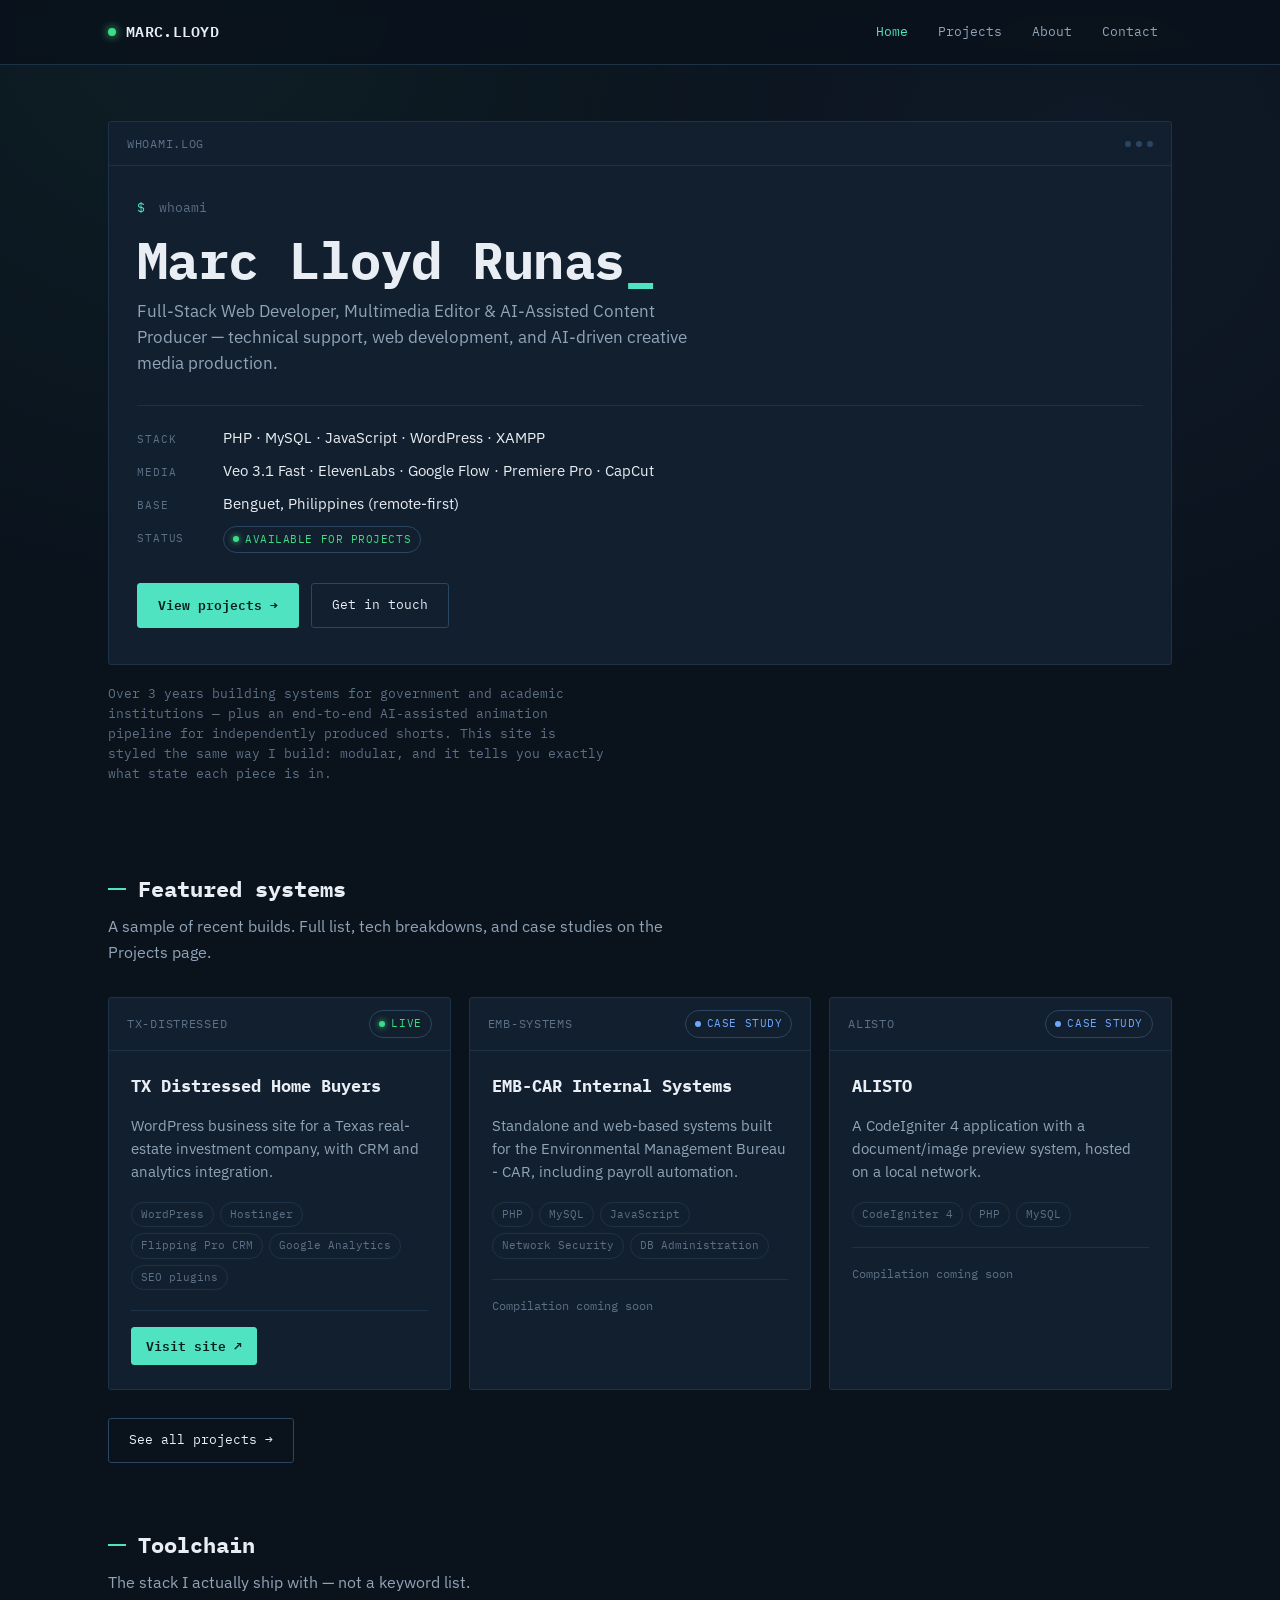
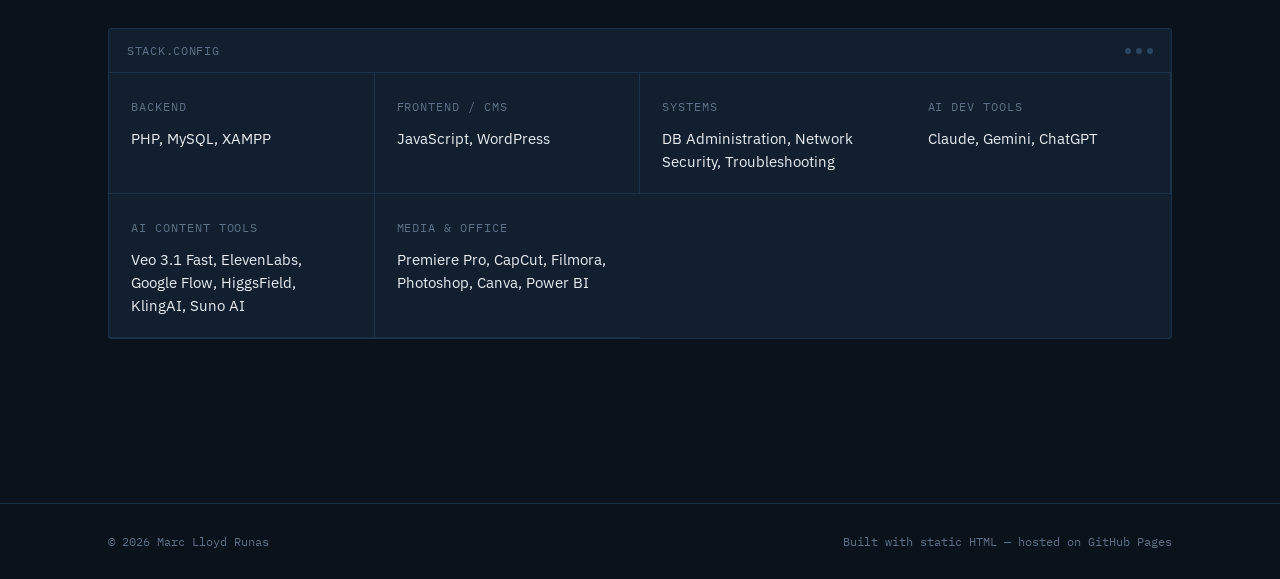
==== commit 586dd016: "Add files via upload" ====
--- a/index.html
+++ b/index.html
@@ -53,6 +53,8 @@
           </div>
         </div>
       </div>
+
+      <p class="hero-note">Over 3 years building systems for government and academic institutions — plus an end-to-end AI-assisted animation pipeline for independently produced shorts. This site is styled the same way I build: modular, and it tells you exactly what state each piece is in.</p>
     </div>
   </section>
 
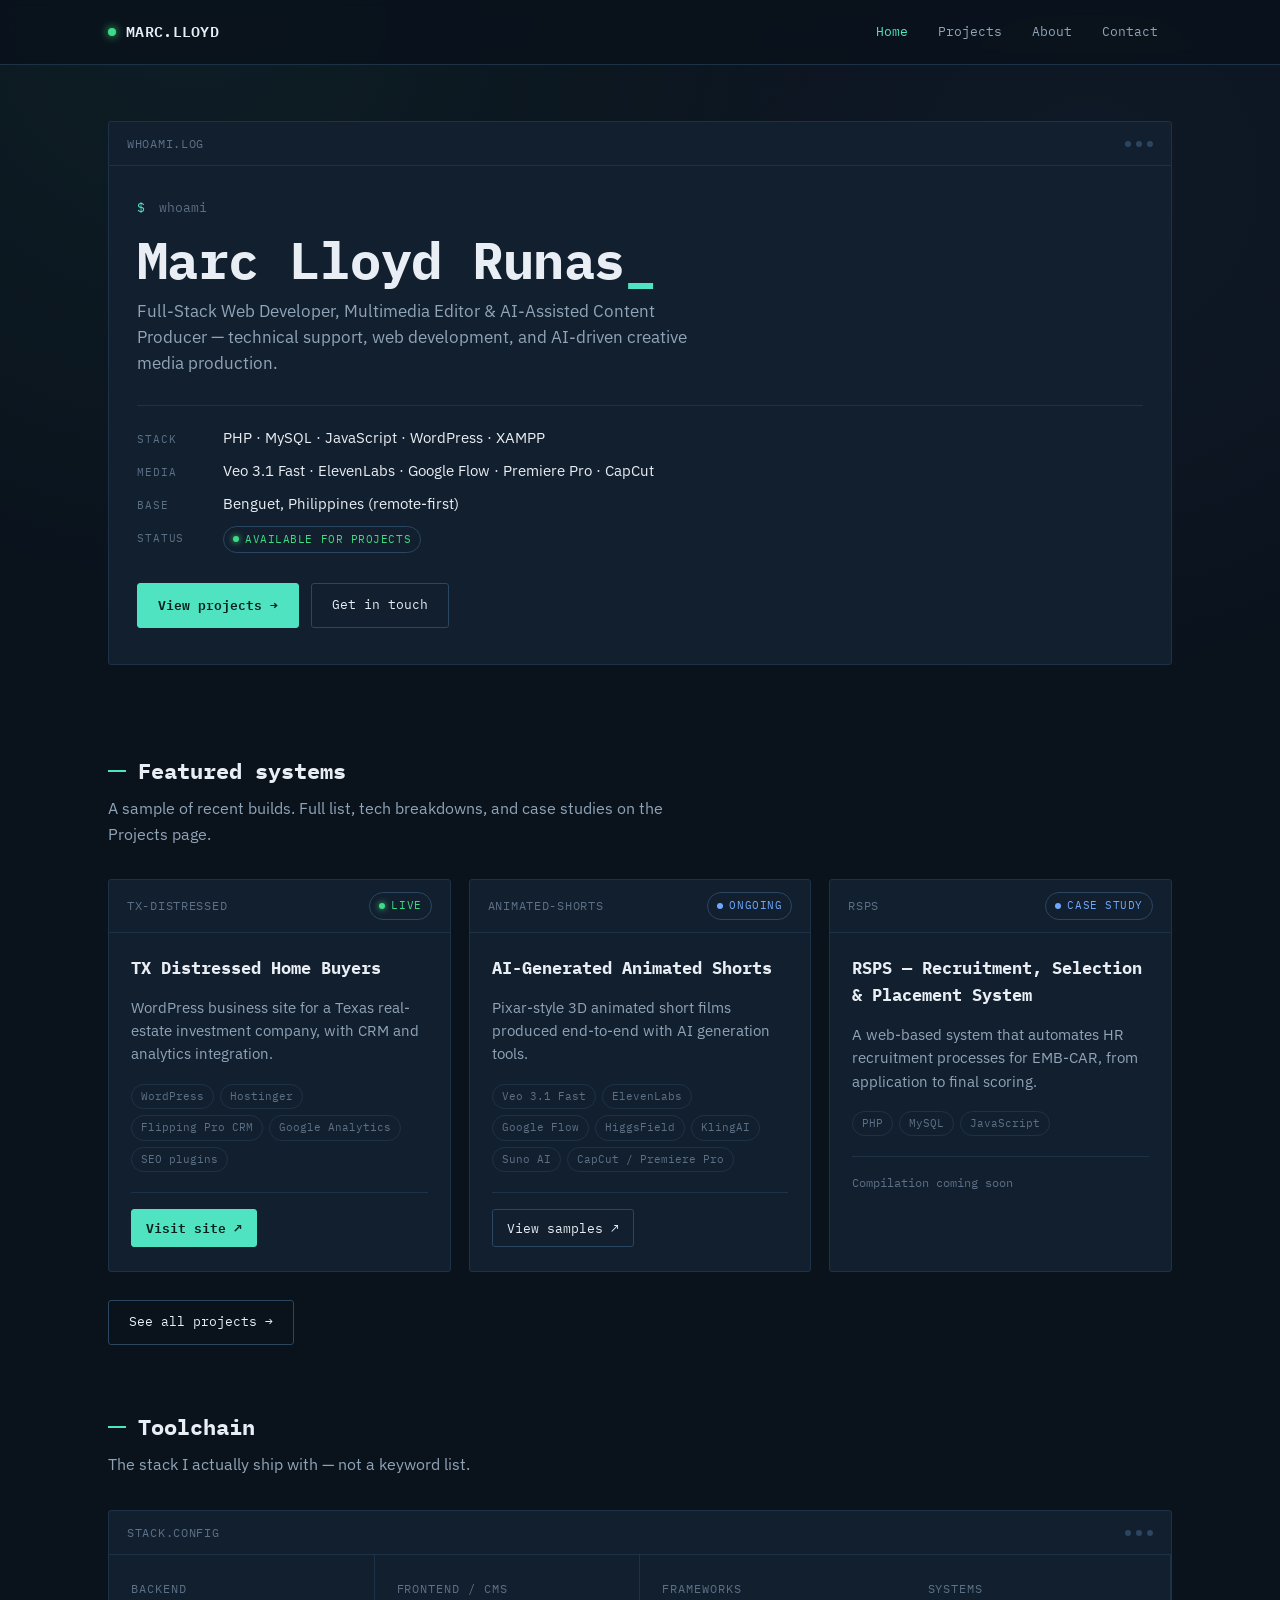
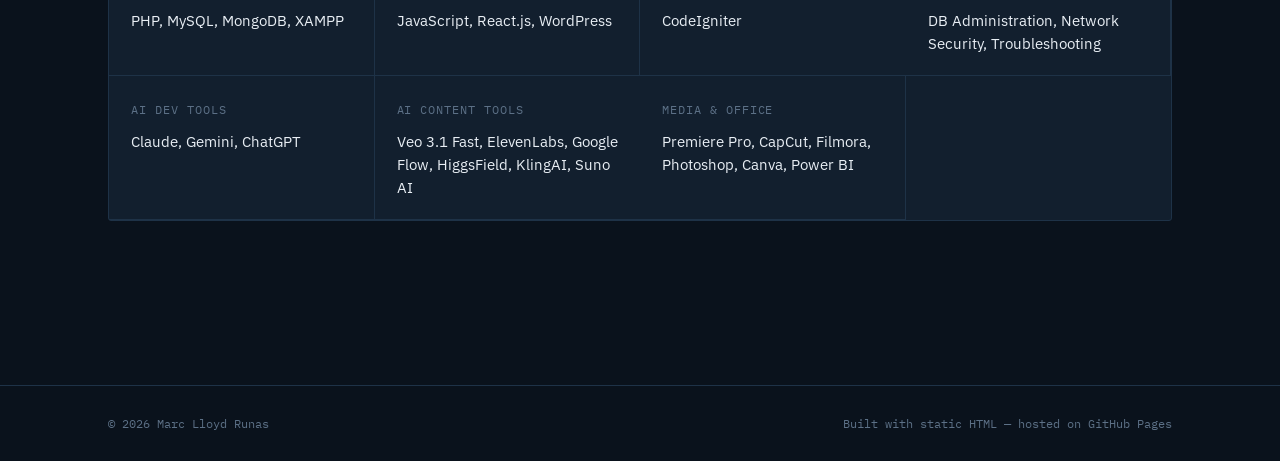
==== commit f52a94d7: "Add files via upload" ====
--- a/index.html
+++ b/index.html
@@ -53,8 +53,6 @@
           </div>
         </div>
       </div>
-
-      <p class="hero-note">Over 3 years building systems for government and academic institutions — plus an end-to-end AI-assisted animation pipeline for independently produced shorts. This site is styled the same way I build: modular, and it tells you exactly what state each piece is in.</p>
     </div>
   </section>
 
@@ -80,8 +78,9 @@
       <div class="panel stackpanel">
         <div class="panel-head"><span>stack.config</span><div class="dots"><span></span><span></span><span></span></div></div>
         <div class="stack-grid">
-          <div class="stack-group"><span class="tag">Backend</span><p>PHP, MySQL, XAMPP</p></div>
-          <div class="stack-group"><span class="tag">Frontend / CMS</span><p>JavaScript, WordPress</p></div>
+          <div class="stack-group"><span class="tag">Backend</span><p>PHP, MySQL, MongoDB, XAMPP</p></div>
+          <div class="stack-group"><span class="tag">Frontend / CMS</span><p>JavaScript, React.js, WordPress</p></div>
+          <div class="stack-group"><span class="tag">Frameworks</span><p>CodeIgniter</p></div>
           <div class="stack-group"><span class="tag">Systems</span><p>DB Administration, Network Security, Troubleshooting</p></div>
           <div class="stack-group"><span class="tag">AI Dev Tools</span><p>Claude, Gemini, ChatGPT</p></div>
           <div class="stack-group"><span class="tag">AI Content Tools</span><p>Veo 3.1 Fast, ElevenLabs, Google Flow, HiggsField, KlingAI, Suno AI</p></div>
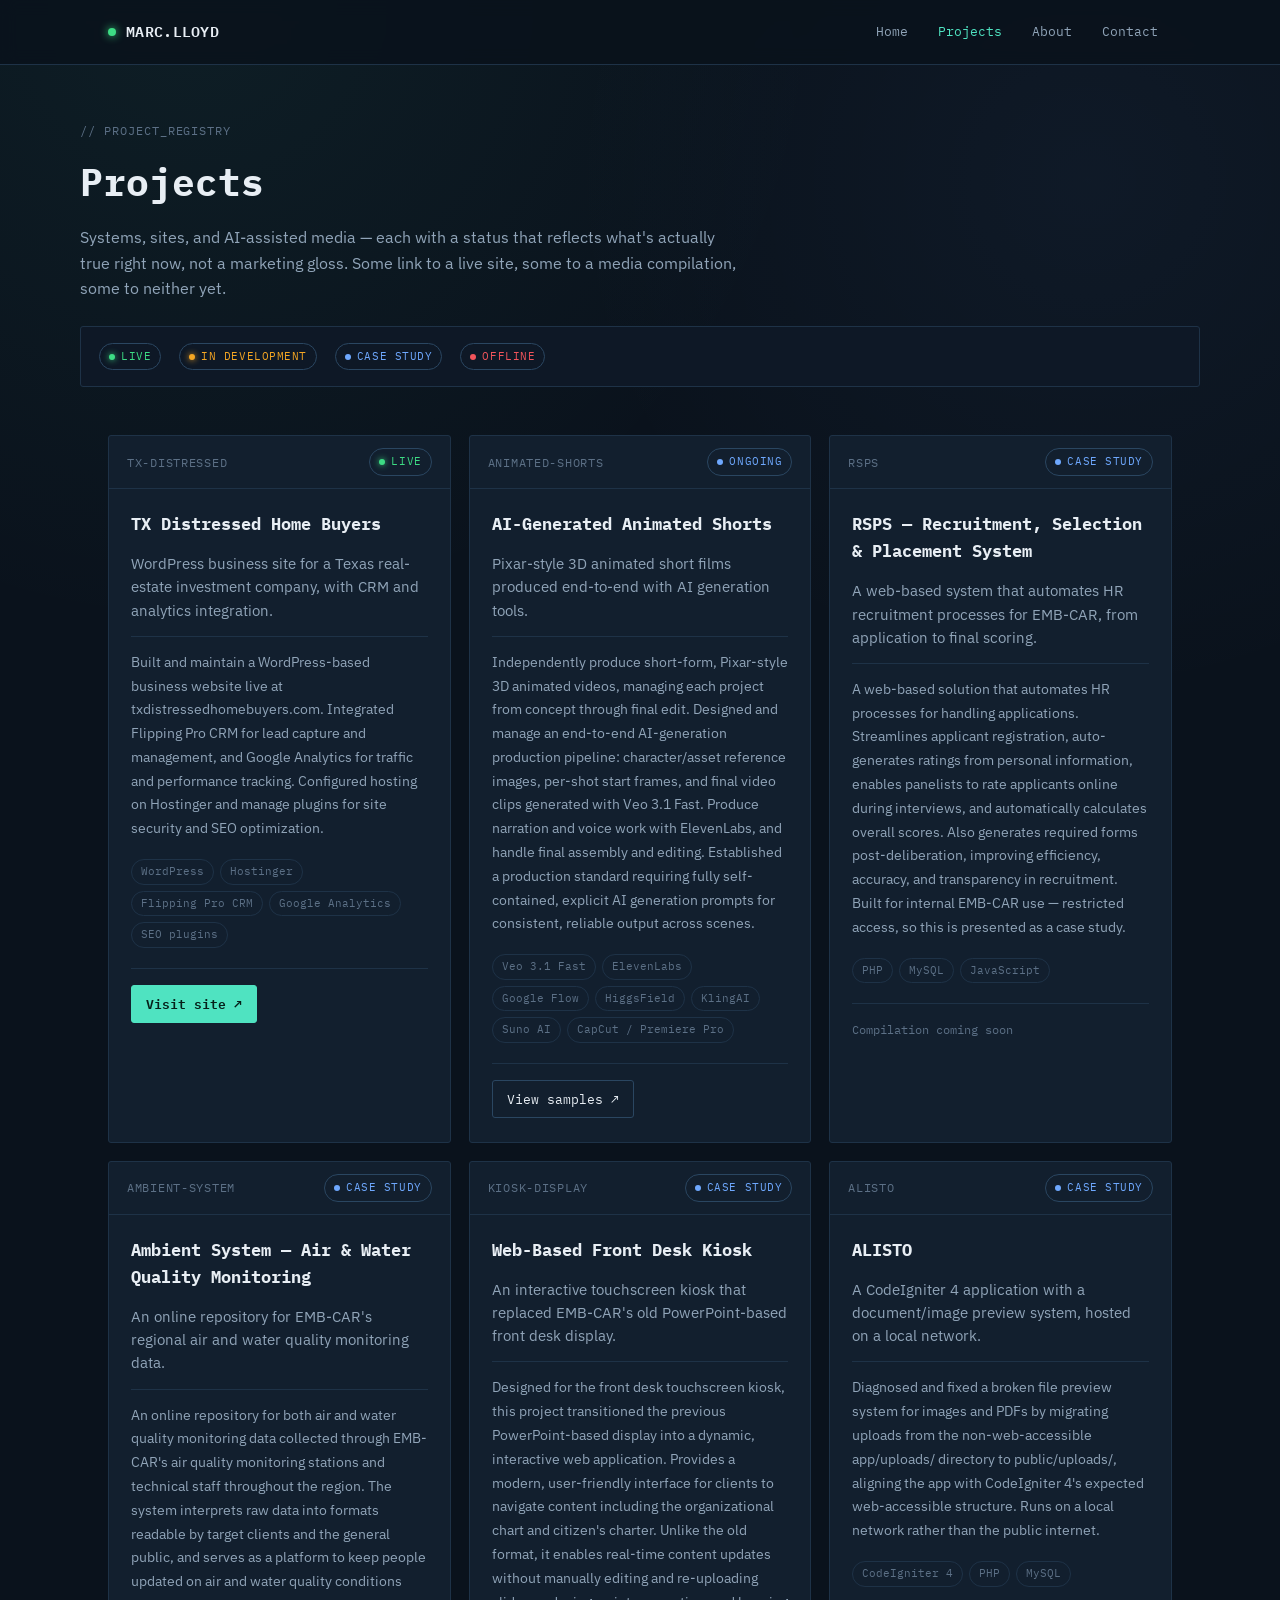
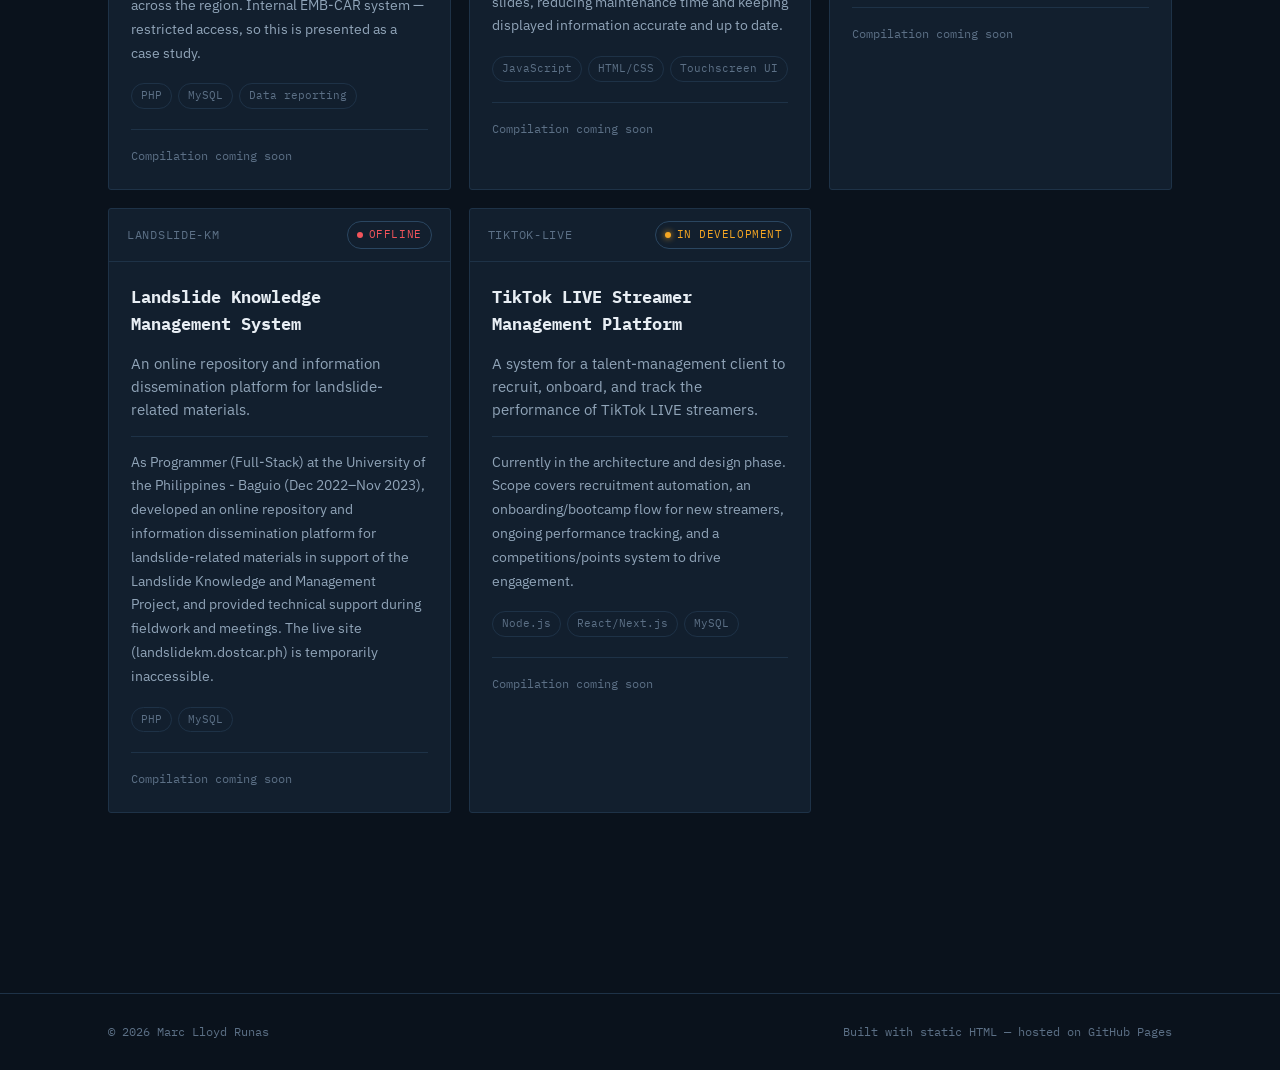
==== commit 2db04d83: "Revise title, meta tags, and add projects section Updated title and meta description for the project" ====
--- a/index.html
+++ b/index.html
@@ -3,12 +3,11 @@
 <head>
 <meta charset="UTF-8">
 <meta name="viewport" content="width=device-width, initial-scale=1.0">
-<title>Marc Lloyd Runas — Full-Stack Developer & AI-Assisted Content Producer</title>
-<meta name="description" content="Marc Lloyd Runas — full-stack web developer, multimedia editor, and AI-assisted content producer. Systems, WordPress/CRM builds, and AI-generated animated shorts.">
+<title>Projects — Marc Lloyd Runas</title>
+<meta name="description" content="Case studies and live systems built by Marc Lloyd Runas: WordPress/CRM builds, internal government systems, and AI-generated animated shorts.">
 <link rel="preconnect" href="https://fonts.googleapis.com">
 <link href="https://fonts.googleapis.com/css2?family=IBM+Plex+Mono:wght@400;500;600;700&family=IBM+Plex+Sans:wght@400;500;600;700&display=swap" rel="stylesheet">
 <link rel="stylesheet" href="assets/css/style.css">
-<link rel="stylesheet" href="assets/css/home.css">
 <link rel="stylesheet" href="assets/css/projects.css">
 </head>
 <body>
@@ -17,8 +16,8 @@
   <div class="wrap">
     <a href="index.html" class="brand"><span class="dot"></span>MARC.LLOYD</a>
     <nav class="navlinks" id="navlinks">
-      <a href="index.html" class="active">Home</a>
-      <a href="projects.html">Projects</a>
+      <a href="index.html">Home</a>
+      <a href="projects.html" class="active">Projects</a>
       <a href="about.html">About</a>
       <a href="contact.html">Contact</a>
     </nav>
@@ -27,69 +26,22 @@
 </header>
 
 <main>
+  <section class="wrap projects-intro">
+    <span class="tag">// project_registry</span>
+    <h1>Projects</h1>
+    <p>Systems, sites, and AI-assisted media — each with a status that reflects what's actually true right now, not a marketing gloss. Some link to a live site, some to a media compilation, some to neither yet.</p>
 
-  <section class="hero">
-    <div class="wrap">
-      <div class="panel bootpanel">
-        <div class="panel-head">
-          <span>whoami.log</span>
-          <div class="dots"><span></span><span></span><span></span></div>
-        </div>
-        <div class="boot-body">
-          <p class="boot-line"><span class="prompt">$</span> whoami</p>
-          <h1>Marc Lloyd Runas</h1>
-          <p class="role">Full-Stack Web Developer, Multimedia Editor &amp; AI-Assisted Content Producer — technical support, web development, and AI-driven creative media production.</p>
-
-          <div class="readout">
-            <div class="row"><span class="k">STACK</span><span class="v">PHP · MySQL · JavaScript · WordPress · XAMPP</span></div>
-            <div class="row"><span class="k">MEDIA</span><span class="v">Veo 3.1 Fast · ElevenLabs · Google Flow · Premiere Pro · CapCut</span></div>
-            <div class="row"><span class="k">BASE</span><span class="v">Benguet, Philippines (remote-first)</span></div>
-            <div class="row"><span class="k">STATUS</span><span class="v"><span class="status live">Available for projects</span></span></div>
-          </div>
-
-          <div class="hero-actions">
-            <a href="projects.html" class="btn primary">View projects →</a>
-            <a href="contact.html" class="btn">Get in touch</a>
-          </div>
-        </div>
-      </div>
+    <div class="legend">
+      <span class="status live">Live</span>
+      <span class="status dev">In development</span>
+      <span class="status case">Case study</span>
+      <span class="status off">Offline</span>
     </div>
   </section>
 
-  <section class="section">
-    <div class="wrap">
-      <div class="section-head">
-        <h2>Featured systems</h2>
-        <p>A sample of recent builds. Full list, tech breakdowns, and case studies on the Projects page.</p>
-      </div>
-      <div class="grid" id="featured-grid"></div>
-      <div style="margin-top:28px;">
-        <a href="projects.html" class="btn">See all projects →</a>
-      </div>
-    </div>
+  <section class="wrap">
+    <div id="projects-grid"></div>
   </section>
-
-  <section class="section stack-section">
-    <div class="wrap">
-      <div class="section-head">
-        <h2>Toolchain</h2>
-        <p>The stack I actually ship with — not a keyword list.</p>
-      </div>
-      <div class="panel stackpanel">
-        <div class="panel-head"><span>stack.config</span><div class="dots"><span></span><span></span><span></span></div></div>
-        <div class="stack-grid">
-          <div class="stack-group"><span class="tag">Backend</span><p>PHP, MySQL, MongoDB, XAMPP</p></div>
-          <div class="stack-group"><span class="tag">Frontend / CMS</span><p>JavaScript, React.js, WordPress</p></div>
-          <div class="stack-group"><span class="tag">Frameworks</span><p>CodeIgniter</p></div>
-          <div class="stack-group"><span class="tag">Systems</span><p>DB Administration, Network Security, Troubleshooting</p></div>
-          <div class="stack-group"><span class="tag">AI Dev Tools</span><p>Claude, Gemini, ChatGPT</p></div>
-          <div class="stack-group"><span class="tag">AI Content Tools</span><p>Veo 3.1 Fast, ElevenLabs, Google Flow, HiggsField, KlingAI, Suno AI</p></div>
-          <div class="stack-group"><span class="tag">Media &amp; Office</span><p>Premiere Pro, CapCut, Filmora, Photoshop, Canva, Power BI</p></div>
-        </div>
-      </div>
-    </div>
-  </section>
-
 </main>
 
 <footer>
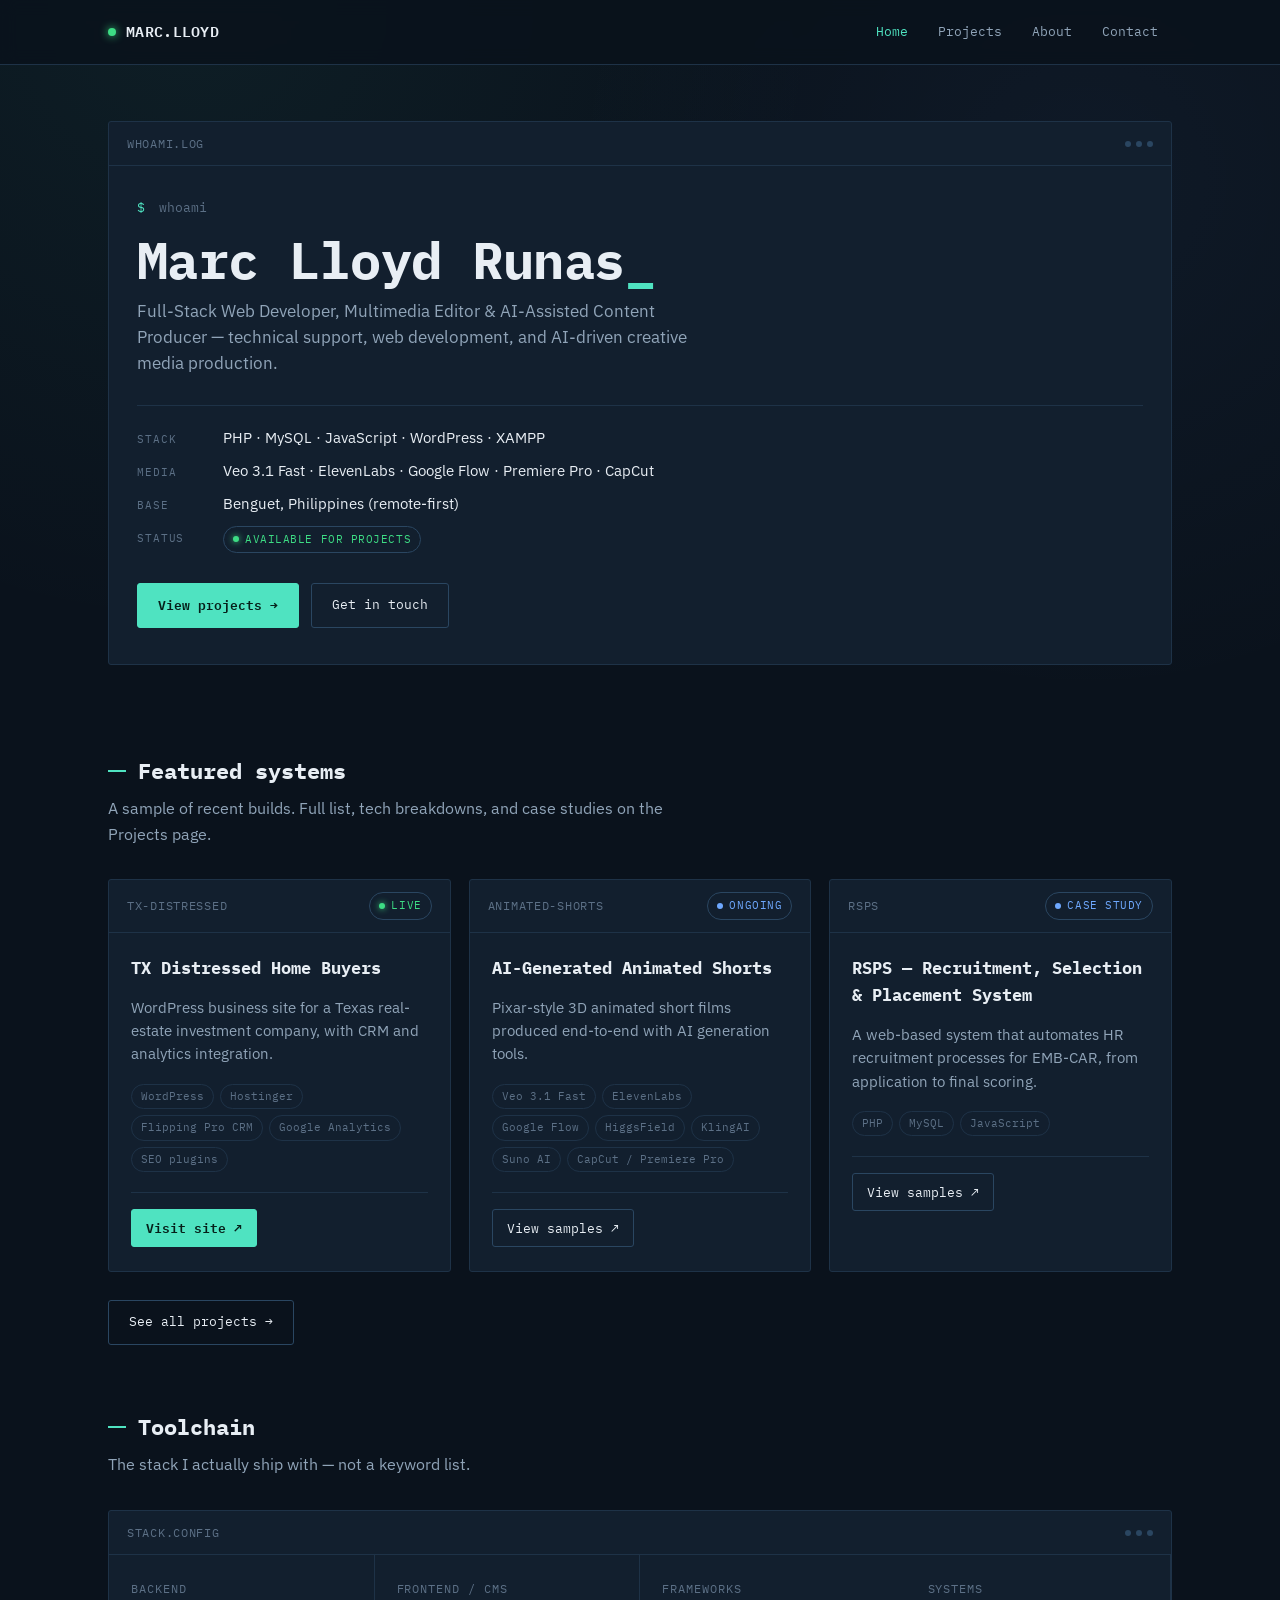
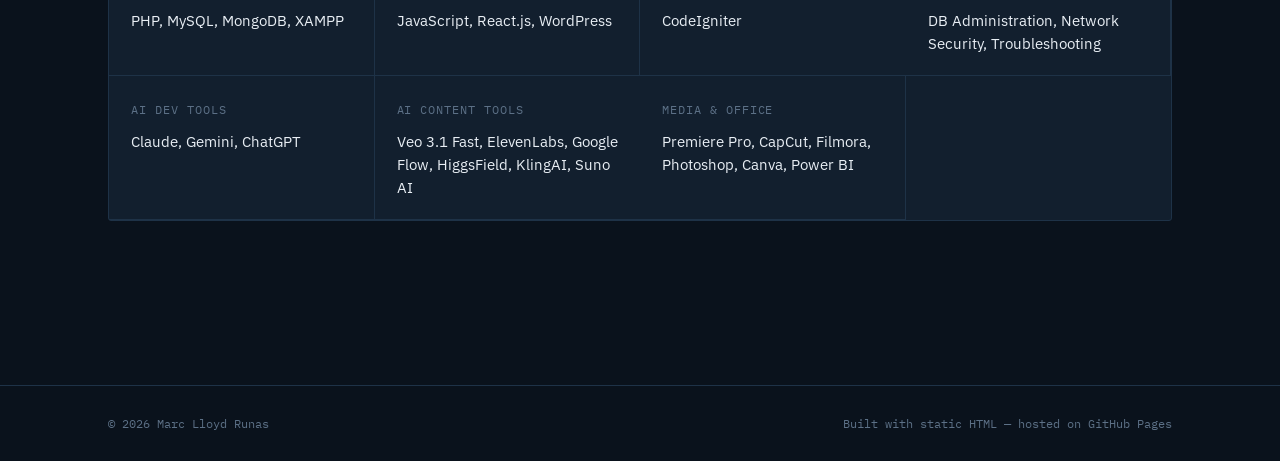
==== commit ae590339: "Update title and meta description in index.html" ====
--- a/index.html
+++ b/index.html
@@ -3,11 +3,12 @@
 <head>
 <meta charset="UTF-8">
 <meta name="viewport" content="width=device-width, initial-scale=1.0">
-<title>Projects — Marc Lloyd Runas</title>
-<meta name="description" content="Case studies and live systems built by Marc Lloyd Runas: WordPress/CRM builds, internal government systems, and AI-generated animated shorts.">
+<title>Marc Lloyd Runas — Full-Stack Developer & AI-Assisted Content Producer</title>
+<meta name="description" content="Marc Lloyd Runas — full-stack web developer, multimedia editor, and AI-assisted content producer. Systems, WordPress/CRM builds, and AI-generated animated shorts.">
 <link rel="preconnect" href="https://fonts.googleapis.com">
 <link href="https://fonts.googleapis.com/css2?family=IBM+Plex+Mono:wght@400;500;600;700&family=IBM+Plex+Sans:wght@400;500;600;700&display=swap" rel="stylesheet">
 <link rel="stylesheet" href="assets/css/style.css">
+<link rel="stylesheet" href="assets/css/home.css">
 <link rel="stylesheet" href="assets/css/projects.css">
 </head>
 <body>
@@ -16,8 +17,8 @@
   <div class="wrap">
     <a href="index.html" class="brand"><span class="dot"></span>MARC.LLOYD</a>
     <nav class="navlinks" id="navlinks">
-      <a href="index.html">Home</a>
-      <a href="projects.html" class="active">Projects</a>
+      <a href="index.html" class="active">Home</a>
+      <a href="projects.html">Projects</a>
       <a href="about.html">About</a>
       <a href="contact.html">Contact</a>
     </nav>
@@ -26,22 +27,69 @@
 </header>
 
 <main>
-  <section class="wrap projects-intro">
-    <span class="tag">// project_registry</span>
-    <h1>Projects</h1>
-    <p>Systems, sites, and AI-assisted media — each with a status that reflects what's actually true right now, not a marketing gloss. Some link to a live site, some to a media compilation, some to neither yet.</p>
 
-    <div class="legend">
-      <span class="status live">Live</span>
-      <span class="status dev">In development</span>
-      <span class="status case">Case study</span>
-      <span class="status off">Offline</span>
+  <section class="hero">
+    <div class="wrap">
+      <div class="panel bootpanel">
+        <div class="panel-head">
+          <span>whoami.log</span>
+          <div class="dots"><span></span><span></span><span></span></div>
+        </div>
+        <div class="boot-body">
+          <p class="boot-line"><span class="prompt">$</span> whoami</p>
+          <h1>Marc Lloyd Runas</h1>
+          <p class="role">Full-Stack Web Developer, Multimedia Editor &amp; AI-Assisted Content Producer — technical support, web development, and AI-driven creative media production.</p>
+
+          <div class="readout">
+            <div class="row"><span class="k">STACK</span><span class="v">PHP · MySQL · JavaScript · WordPress · XAMPP</span></div>
+            <div class="row"><span class="k">MEDIA</span><span class="v">Veo 3.1 Fast · ElevenLabs · Google Flow · Premiere Pro · CapCut</span></div>
+            <div class="row"><span class="k">BASE</span><span class="v">Benguet, Philippines (remote-first)</span></div>
+            <div class="row"><span class="k">STATUS</span><span class="v"><span class="status live">Available for projects</span></span></div>
+          </div>
+
+          <div class="hero-actions">
+            <a href="projects.html" class="btn primary">View projects →</a>
+            <a href="contact.html" class="btn">Get in touch</a>
+          </div>
+        </div>
+      </div>
     </div>
   </section>
 
-  <section class="wrap">
-    <div id="projects-grid"></div>
+  <section class="section">
+    <div class="wrap">
+      <div class="section-head">
+        <h2>Featured systems</h2>
+        <p>A sample of recent builds. Full list, tech breakdowns, and case studies on the Projects page.</p>
+      </div>
+      <div class="grid" id="featured-grid"></div>
+      <div style="margin-top:28px;">
+        <a href="projects.html" class="btn">See all projects →</a>
+      </div>
+    </div>
   </section>
+
+  <section class="section stack-section">
+    <div class="wrap">
+      <div class="section-head">
+        <h2>Toolchain</h2>
+        <p>The stack I actually ship with — not a keyword list.</p>
+      </div>
+      <div class="panel stackpanel">
+        <div class="panel-head"><span>stack.config</span><div class="dots"><span></span><span></span><span></span></div></div>
+        <div class="stack-grid">
+          <div class="stack-group"><span class="tag">Backend</span><p>PHP, MySQL, MongoDB, XAMPP</p></div>
+          <div class="stack-group"><span class="tag">Frontend / CMS</span><p>JavaScript, React.js, WordPress</p></div>
+          <div class="stack-group"><span class="tag">Frameworks</span><p>CodeIgniter</p></div>
+          <div class="stack-group"><span class="tag">Systems</span><p>DB Administration, Network Security, Troubleshooting</p></div>
+          <div class="stack-group"><span class="tag">AI Dev Tools</span><p>Claude, Gemini, ChatGPT</p></div>
+          <div class="stack-group"><span class="tag">AI Content Tools</span><p>Veo 3.1 Fast, ElevenLabs, Google Flow, HiggsField, KlingAI, Suno AI</p></div>
+          <div class="stack-group"><span class="tag">Media &amp; Office</span><p>Premiere Pro, CapCut, Filmora, Photoshop, Canva, Power BI</p></div>
+        </div>
+      </div>
+    </div>
+  </section>
+
 </main>
 
 <footer>
--- a/assets/css/home.css
+++ b/assets/css/home.css
@@ -0,0 +1,36 @@
+.hero{ padding: 56px 0 24px; }
+.bootpanel{ overflow: hidden; }
+.boot-body{ padding: 32px 28px 36px; }
+
+.boot-line{ font-family: var(--font-mono); font-size: 13px; color: var(--text-faint); margin-bottom: 14px; }
+.boot-line .prompt{ color: var(--accent); margin-right: 6px; }
+
+.bootpanel h1{
+  font-family: var(--font-mono);
+  font-size: clamp(32px, 5.5vw, 52px);
+  font-weight: 700;
+  letter-spacing: -0.01em;
+  color: var(--text);
+  line-height: 1.05;
+}
+.bootpanel h1::after{ content: '_'; color: var(--accent); animation: blink 1.1s steps(1) infinite; }
+@keyframes blink{ 0%,49%{ opacity:1; } 50%,100%{ opacity:0; } }
+
+.role{ font-size: 16.5px; color: var(--text-muted); margin-top: 10px; max-width: 56ch; }
+
+.readout{ margin-top: 28px; border-top: 1px solid var(--border); padding-top: 20px; display: flex; flex-direction: column; gap: 10px; }
+.readout .row{ display: flex; gap: 16px; align-items: baseline; flex-wrap: wrap; }
+.readout .k{ font-family: var(--font-mono); font-size: 11px; color: var(--text-faint); letter-spacing: 0.08em; width: 70px; flex-shrink: 0; }
+.readout .v{ font-size: 14.5px; color: var(--text); }
+
+.hero-actions{ display: flex; gap: 12px; margin-top: 30px; flex-wrap: wrap; }
+.hero-note{ font-family: var(--font-mono); font-size: 12.5px; color: var(--text-faint); margin-top: 18px; max-width: 62ch; }
+
+.grid{ display: grid; grid-template-columns: repeat(auto-fit, minmax(300px, 1fr)); gap: 18px; }
+
+.stack-section{ padding-top: 0; }
+.stack-grid{ display: grid; grid-template-columns: repeat(auto-fit, minmax(220px, 1fr)); }
+.stack-group{ padding: 20px 22px; border-right: 1px solid var(--border); border-bottom: 1px solid var(--border); }
+.stack-group:nth-child(3n){ border-right: none; }
+.stack-group p{ margin-top: 8px; font-size: 14.5px; color: var(--text); }
+@media (max-width: 720px){ .stack-group{ border-right: none; } }
